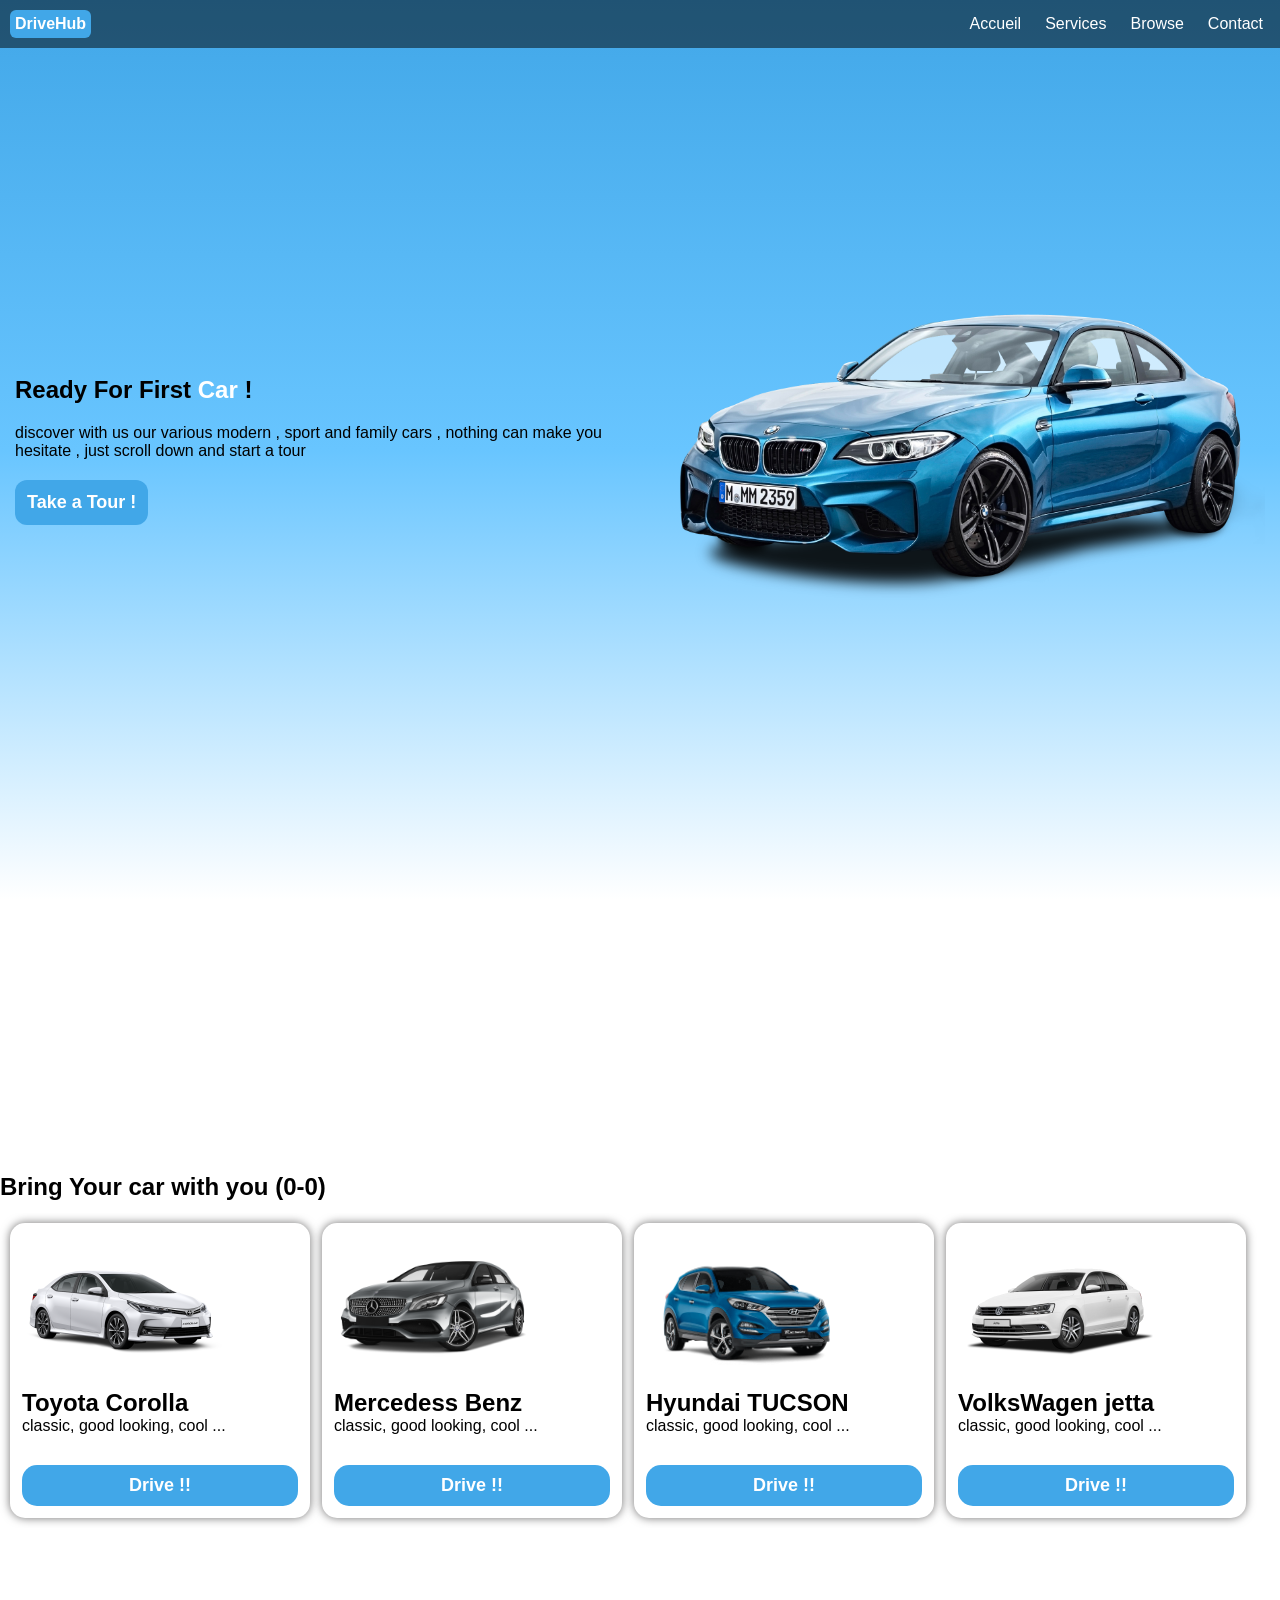
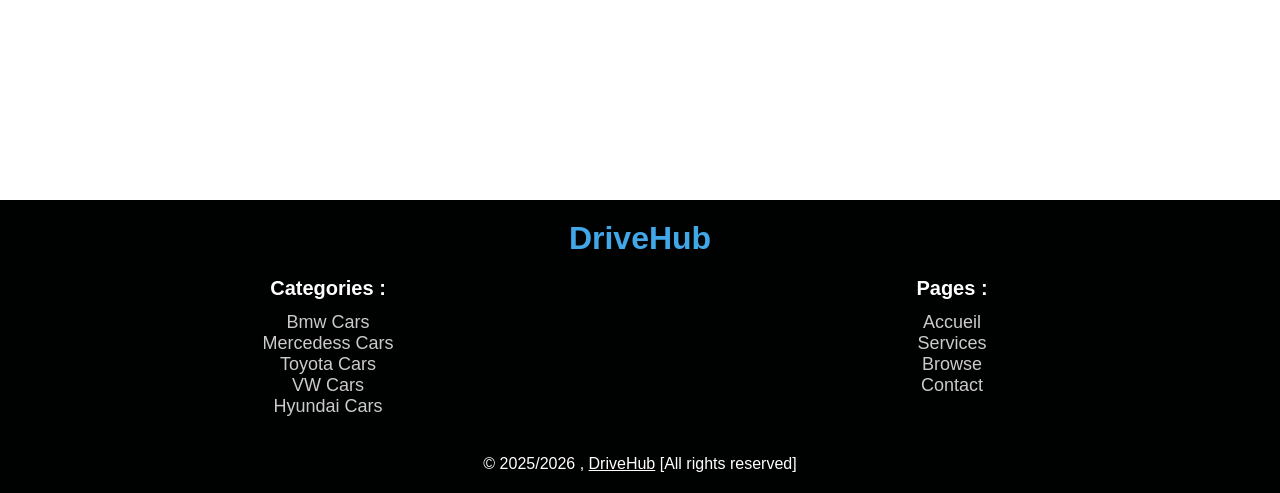
==== index.html @ 290cf776 "Services.html : well optimized" ====
<!DOCTYPE html>
<html lang="en">
<head>
	<meta charset="UTF-8">
	<meta name="viewport" content="width=device-width, initial-scale=1.0">
	<link rel="stylesheet" href="styles.css">
	<title>DriveHub : Car Booking Website</title>
</head>
<body>
	<header>
		<p class="logo">DriveHub</p>
		<nav id="nav">
			<ul>
				<li><a href="index.html">Accueil</a></li>
				<li><a href="services.html">Services</a></li>
				<li><a href="cars.html">Browse</a></li>
				<li><a href="contact.html">Contact</a></li>
			</ul>
		</nav>

		<div class="icon" id="icon">
			<span></span>
			<span></span>
			<span></span>
		</div>
	</header>

	<section class="intro">
		
		<div class="overlay">
			<div class="left">
				<h1>Ready For First <span style="color: #fff; display: inline-block;">Car</span> !</h1>
				<p style="margin-top: 20px;">
				discover with us our various modern , sport and family cars , nothing can make you hesitate , just scroll down and start a tour
				</p>

				<button class="start">Take a Tour !</button>
			</div>

			<div class="right">
				<img src="./imgs/bmw_blue.png" alt="Bg image">
			</div>
		</div>
	</section>

	<section class="cars_container">
		<h2 style="margin-bottom: 12px;">Bring Your car with you (0-0)</h2>
		<div class="cars">
			<div class="car">
				<img class="car_img" src="./imgs/toyota_corolla.png" alt="Bg image">
				<h2 class="car_name">Toyota Corolla</h2>
				<p class="car_desc">classic, good looking, cool ...</p>
				<button class="drive">Drive !!</button>
			</div>

			<div class="car">
				<img class="car_img" src="./imgs/mercedess_benz_a_class.png" alt="Bg image">
				<h2 class="car_name">Mercedess Benz</h2>
				<p class="car_desc">classic, good looking, cool ...</p>
				<button class="drive">Drive !!</button>
			</div>

			<div class="car">
				<img class="car_img" src="./imgs/hyundai_tucson.png" alt="Bg image">
				<h2 class="car_name">Hyundai TUCSON</h2>
				<p class="car_desc">classic, good looking, cool ...</p>
				<button class="drive">Drive !!</button>
			</div>

			<div class="car">
				<img class="car_img" src="./imgs/vw_jetta.png" alt="Bg image">
				<h2 class="car_name">VolksWagen jetta</h2>
				<p class="car_desc">classic, good looking, cool ...</p>
				<button class="drive">Drive !!</button>
			</div>
		</div>
	</section>

	<footer>
		<h1>DriveHub</h1>
		<div class="bbb">
			<div class="ttt">
				<p>Categories : </p>
				<ul>
					<li><a href="cars.html#bmw">Bmw Cars</a></li>
					<li><a href="cars.html#mercedess">Mercedess Cars</a></li>
					<li><a href="cars.html#toyota">Toyota Cars</a></li>
					<li><a href="cars.html#vw">VW Cars</a></li>
					<li><a href="cars.html#hyundai">Hyundai Cars</a></li>
				</ul>
			</div>
			<div class="ttt">
				<p>Pages : </p>
				<ul>
					<li><a href="index.html">Accueil</a></li>
					<li><a href="services.html">Services</a></li>
					<li><a href="cars.html">Browse</a></li>
					<li><a href="contact.html">Contact</a></li>
				</ul>
			</div>
		</div>

		<p style="text-align: center;margin-top: 30px;">&copy; 2025/2026 , <span style="text-decoration: underline;">DriveHub</span> [All rights reserved] </p>
	</footer>


	<script src="script.js"></script>
	
</body>
</html>
---- styles.css ----
*{
	margin: 0;
	padding: 0;
	box-sizing: border-box;
}

body{
    font-family: Arial, sans-serif;
}

header{
	position: fixed;
	display: flex;
	flex-direction: row;
	background-color: rgba(1, 1, 1, 0.5);
	width: 100%;
	color: #fff;
	padding: 10px;
	place-items: center;
	z-index: 999;
}

.logo{
	background-color: #41A7E8;
	padding: 5px;
	border-radius: 6px;
	font-weight: bold;
}

nav{
	margin-left: auto;
}

nav ul{
	display: flex;
	flex-direction: row;
	gap: 10px;
	list-style: none;
	margin-left: auto;
}

nav ul li a{
	color: #fff;
	background-color: transparent;
	text-decoration: none;
	transition: 0.3s;
	padding: 7px;
	border-radius: 8px;
}

nav ul li a:hover{
	background-color: #fff;
	color: #000;
}

.icon{
	width: 30px;
	height: 20px;
	display: none;
	flex-direction: column;
	gap: 5px;
}

.icon span{
	height: 5px;
	width: 100%;
	background-color: #fff;
}

section{
	height: 100dvh;
}

.intro{
	background: linear-gradient(to bottom, #41A7E8, #68C5FF ,#fff);
}

.overlay{
	height: 100dvh;
	width: 100%;
	display: flex;
	flex-direction: row;
	align-items: center;
	flex-wrap: wrap-reverse;
}

.right , .left{
	width: 50%;
	height: 100dvh;
	height: fit-content;
	padding: 15px;
}

.right{
	text-align: center;
}

.right img{
	width: 100%;
	height: auto;
}

.start{
	padding: 12px;
	border: none;
	border-radius: 12px;
	background-color: #41A7E8;
	color: #fff;
	margin-top: 20px;
	font-size: 18px;
	font-weight: bold;
}

.start:hover{
	transform: scale(1.05);
	cursor: pointer;
	box-shadow: 0px 0px 10px #41A7E8;
	background-color: #fff;
	color: #41A7E8;
	border: 2px solid #41A7E8;
}

.cars_container{
	place-content: center;
}

.cars{
	width: 100%;
	padding: 10px;
	gap: 12px;
	overflow: scroll;
	display: flex;
	flex-direction: row;
}

.car{
	width: 300px;
	background-color: #fff;
	border-radius: 15px;
	padding: 12px;
	box-shadow: 0px 0px 10px #737272;
}

.car .car_img{
	width: 200px;
	height: 150px;
	object-fit: contain;
	margin: auto;
}

.car .drive, .car_card .drive{
	width: 100%;
	padding: 10px;
	font-size: 18px;
	background-color: #41A7E8;
	border: none;
	margin-top: 30px;
	border-radius: 15px;
	color: #fff;
	font-weight: bold;
}

.car .drive:hover, .car_card .drive:hover{
	background-color: transparent;
	border: 2px solid #41A7E8;
	color: #41A7E8;
	cursor: pointer;
}

footer{
	background-color: #000101;
	color: #fff;
	padding: 20px;
}

footer h1{
	text-align: center;
	color: #41A7E8;
}

footer .bbb{
	display: flex;
	flex-direction: row;
	gap: 8px;
}

footer .bbb .ttt{
	width: 50%;
	margin-top: 12px;
	padding: 8px;
	text-align: center;
}

.ttt p{
	font-size: 20px;
	font-weight: bold;
	margin-bottom: 12px;
}

.ttt ul{
	list-style: none;
}

.ttt ul li a{
	text-decoration: none;
	color: #CBCBCB;
	font-size: 18px;
}

.ttt ul li a:hover{
	text-decoration: underline;
}

.contact {
	height:fit-content;
	padding: 20px;
	padding-top: 60px;
	background: url('./imgs/pc_bg.jpeg');
}

.contact form {
	max-width: 400px;
	left: 12px;
	padding: 12px;
	padding-bottom: 30px;
	/*border: 2px #fff solid;*/
	box-shadow: 0px 0px 5px #fff;
	border-radius: 20px;
	backdrop-filter: blur(5px);
	color: #fff;
}

.contact label {
	display: block;
	margin: 10px 0 5px;
	font-weight:bold;
}

.contact input, .contact textarea {
	width: 100%;
	padding: 10px;
	color: #fff;
	margin-bottom: 15px;
	border: 2px solid #ccc;
	border-radius: 5px;
	transition: border-color 0.3s;
	background-color: rgba(1,1,1,0.2);
}

.contact input:focus, .contact textarea:focus {
	border-color: #41A7E8;
	outline:none;
}

.contact input::placeholder , .contact textarea::placeholder{
	color:#fff;
}

.contact button {
	width: 60%;
	margin-left: 20%;
	padding: 10px 30px;
	background-color: #41A7E8;
	color: #fff;
	border: none;
	border-radius: 5px;
	font-weight: bold;
	cursor: pointer;
	transition: background-color 0.3s, color 0.3s;
}

.contact button:hover {
	background-color:transparent;
	border: 2px solid #41A7E8;
}

.social-buttons {
	margin-top: 20px;
	display: flex;
	flex-direction: row;
	gap: 7px;
	justify-content: space-around;
	
}

.social-buttons a {
	padding: 10px 15px;
	background-color:transparent;
	color: #fff;
	border: 2px solid #fff;
	border-radius: 5px;
	text-decoration: none;
	transition: background-color 0.3s, color 0.3s;
}

.social-buttons a:hover{
	background-color: #fff;
	color: #000;
}

@media only screen and (max-width: 800px) {
	.icon{
		position: absolute;
		display: flex;
		right: 10px;
	}

	.overlay{
		flex-direction: column-reverse;
		justify-content: center;
		text-align: center;
		padding: 10px;
	}

	.right, .left{
		width: 100%;
	}

	nav{
		display: none;
		position: fixed;
		width: 100%;
		top: 49px;
		padding: 20px;
		background-color: rgba(1, 1, 1, 0.5);
		margin: 0;
		left: 0;
	}

	nav ul{
		flex-direction: column;
		gap: 20px;
	}

	.icon:hover{
		animation: rotation 1s;
	}
	
	.contact{
		background: url('./imgs/phone_bg.jpg');
		background-repeat:no-repeat;
		background-size: cover;
	}
	
	.contact{
		margin: auto;
	}
}
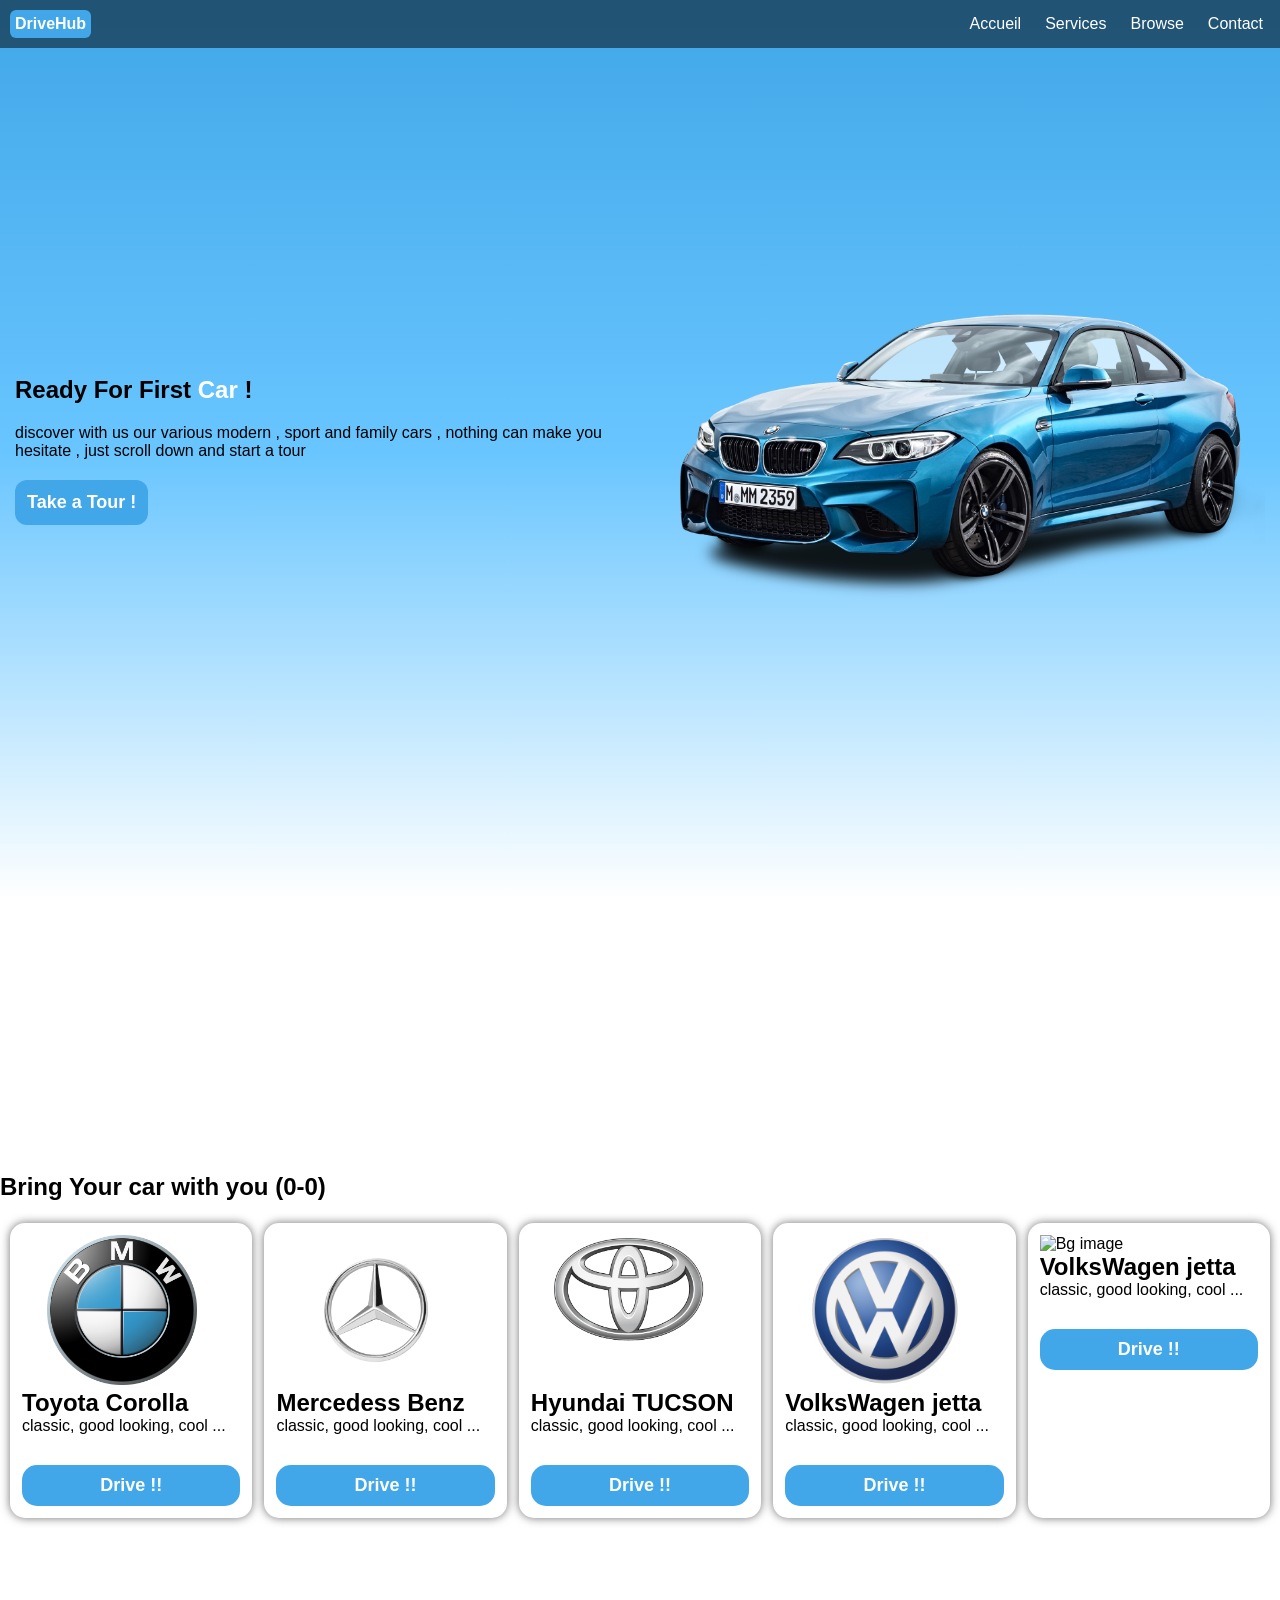
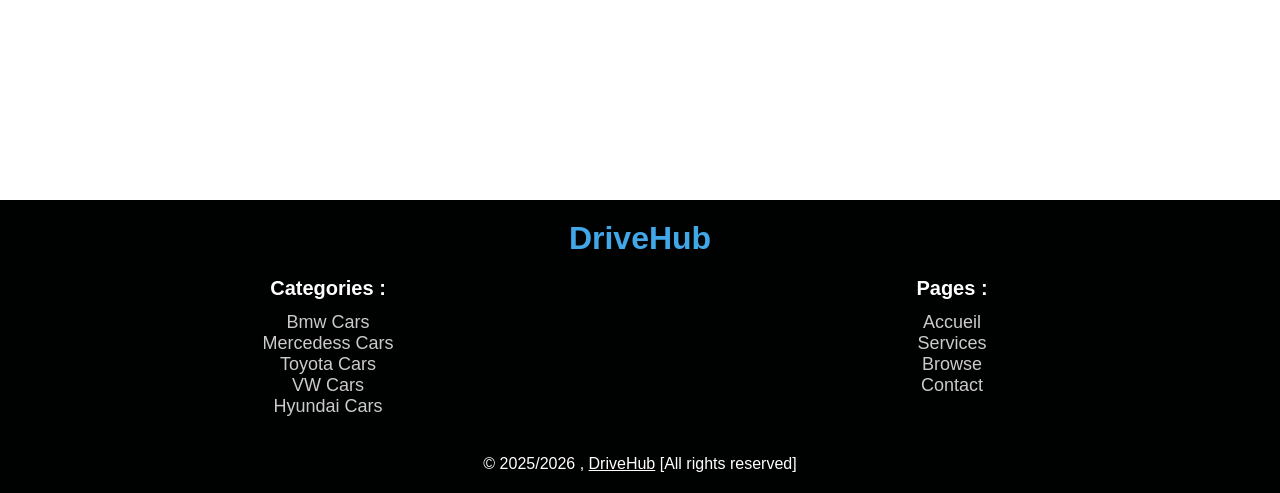
==== commit fde469b1: "car brands' Logos added" ====
--- a/index.html
+++ b/index.html
@@ -47,28 +47,35 @@
 		<h2 style="margin-bottom: 12px;">Bring Your car with you (0-0)</h2>
 		<div class="cars">
 			<div class="car">
-				<img class="car_img" src="./imgs/toyota_corolla.png" alt="Bg image">
+				<img class="car_img" src="./imgs/bmw_logo.png" alt="Bg image">
 				<h2 class="car_name">Toyota Corolla</h2>
 				<p class="car_desc">classic, good looking, cool ...</p>
 				<button class="drive">Drive !!</button>
 			</div>
 
 			<div class="car">
-				<img class="car_img" src="./imgs/mercedess_benz_a_class.png" alt="Bg image">
+				<img class="car_img" src="./imgs/mercedes_logo.png" alt="Bg image">
 				<h2 class="car_name">Mercedess Benz</h2>
 				<p class="car_desc">classic, good looking, cool ...</p>
 				<button class="drive">Drive !!</button>
 			</div>
 
 			<div class="car">
-				<img class="car_img" src="./imgs/hyundai_tucson.png" alt="Bg image">
+				<img class="car_img" src="./imgs/toyota_logo.png" alt="Bg image">
 				<h2 class="car_name">Hyundai TUCSON</h2>
 				<p class="car_desc">classic, good looking, cool ...</p>
 				<button class="drive">Drive !!</button>
 			</div>
 
 			<div class="car">
-				<img class="car_img" src="./imgs/vw_jetta.png" alt="Bg image">
+				<img class="car_img" src="./imgs/vw_logo.png" alt="Bg image">
+				<h2 class="car_name">VolksWagen jetta</h2>
+				<p class="car_desc">classic, good looking, cool ...</p>
+				<button class="drive">Drive !!</button>
+			</div>
+			
+			<div class="car">
+				<img class="car_img" src="./imgs/hyundai_logo.png" alt="Bg image">
 				<h2 class="car_name">VolksWagen jetta</h2>
 				<p class="car_desc">classic, good looking, cool ...</p>
 				<button class="drive">Drive !!</button>
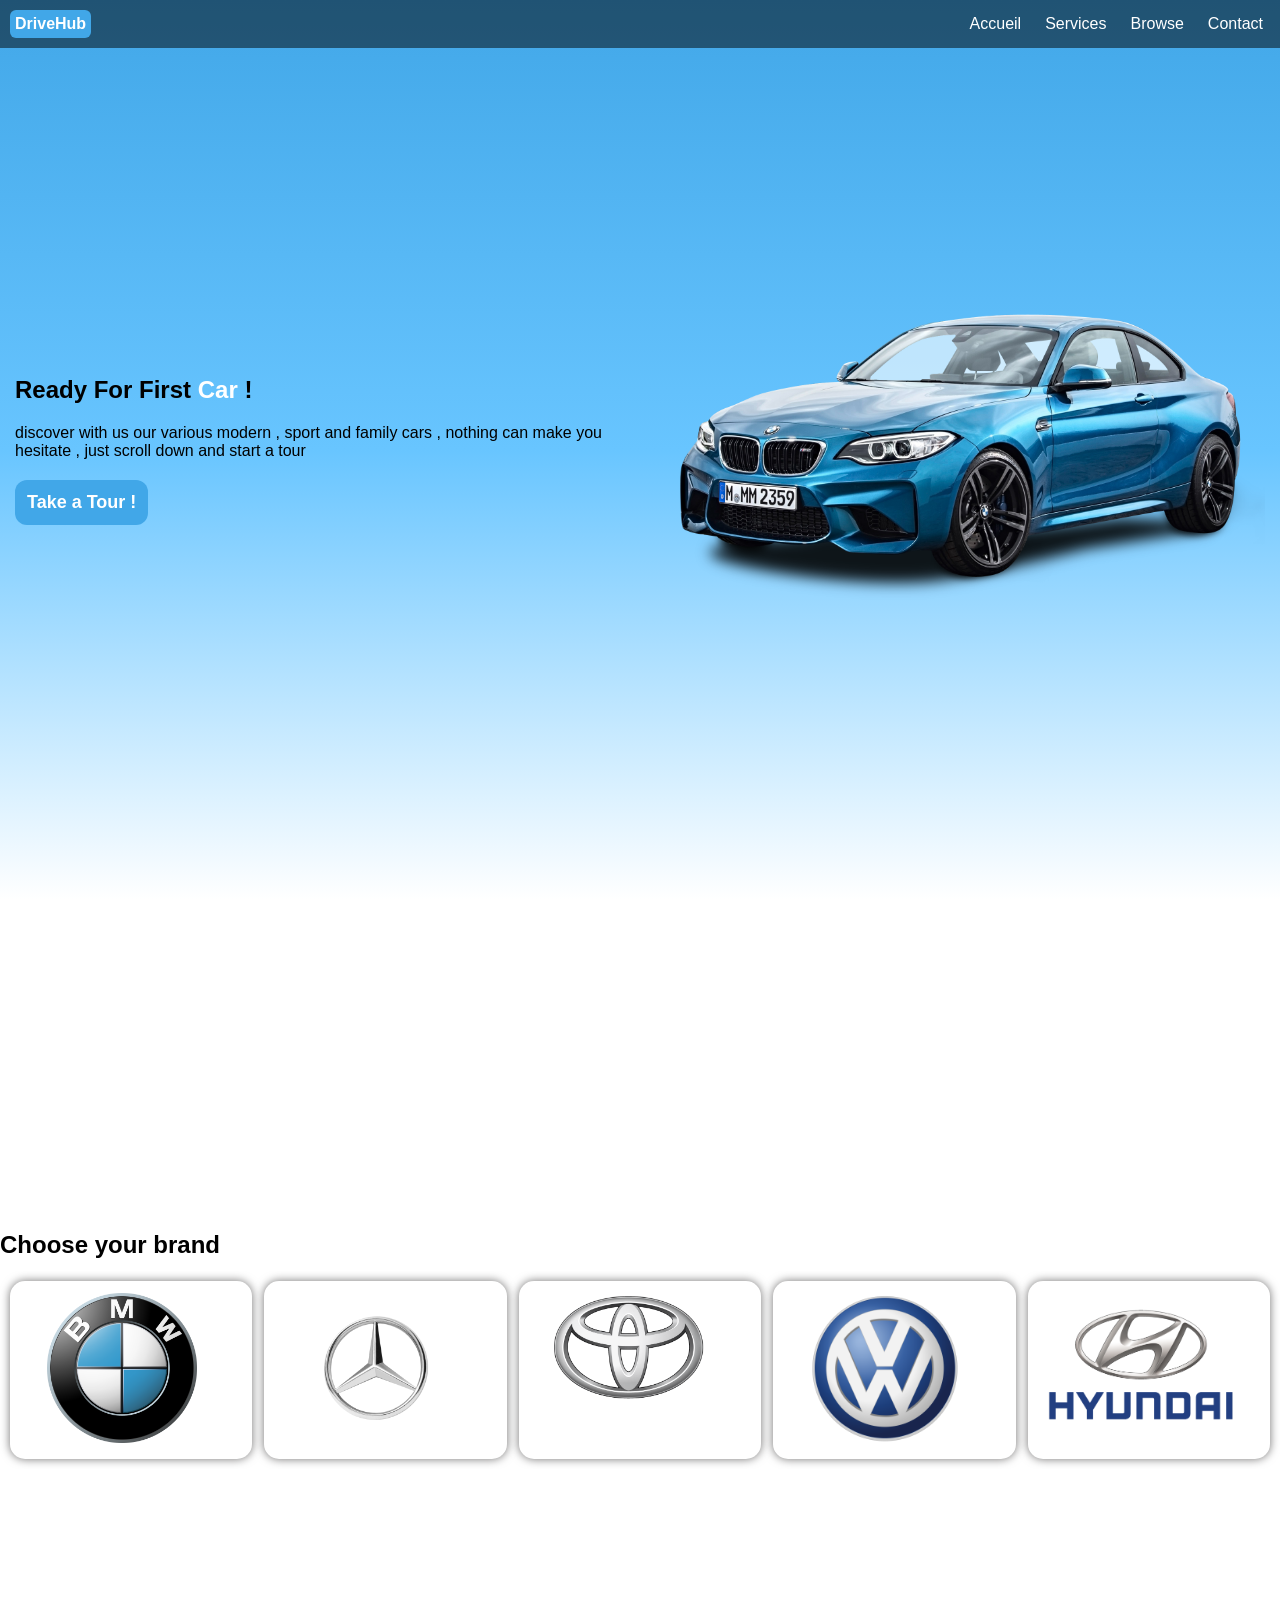
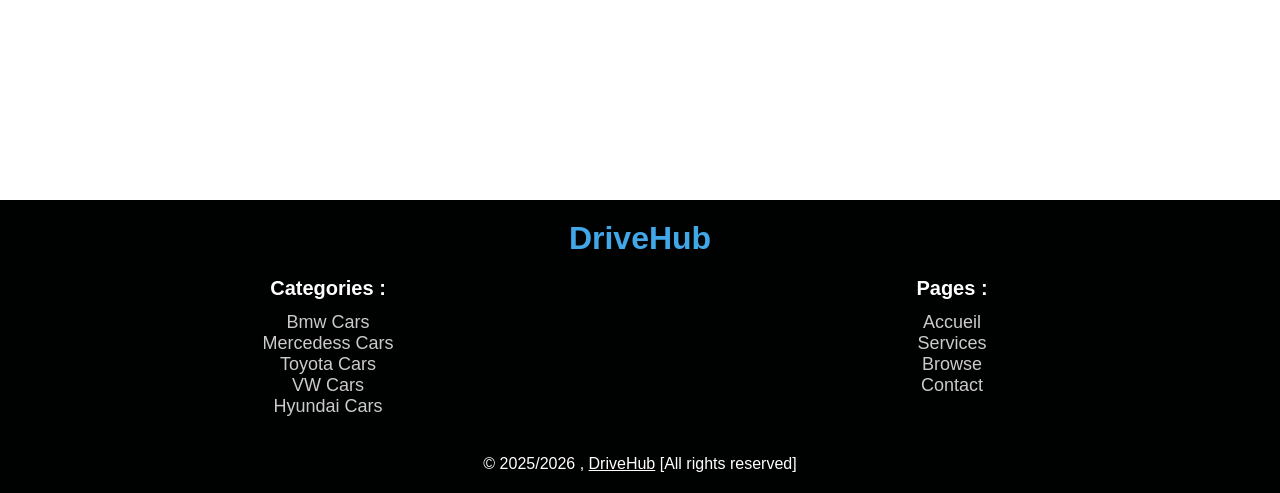
==== commit 7b45a22a: "Add car brands" ====
--- a/index.html
+++ b/index.html
@@ -44,41 +44,30 @@
 	</section>
 
 	<section class="cars_container">
-		<h2 style="margin-bottom: 12px;">Bring Your car with you (0-0)</h2>
+		<h2 style="margin-bottom: 12px;">Choose your brand </h2>
 		<div class="cars">
-			<div class="car">
+			<div class="car" id="bmw">
 				<img class="car_img" src="./imgs/bmw_logo.png" alt="Bg image">
-				<h2 class="car_name">Toyota Corolla</h2>
-				<p class="car_desc">classic, good looking, cool ...</p>
-				<button class="drive">Drive !!</button>
 			</div>
 
-			<div class="car">
+			<div class="car" id="mercedes">
 				<img class="car_img" src="./imgs/mercedes_logo.png" alt="Bg image">
-				<h2 class="car_name">Mercedess Benz</h2>
-				<p class="car_desc">classic, good looking, cool ...</p>
-				<button class="drive">Drive !!</button>
+				
 			</div>
 
-			<div class="car">
+			<div class="car" id="toyota">
 				<img class="car_img" src="./imgs/toyota_logo.png" alt="Bg image">
-				<h2 class="car_name">Hyundai TUCSON</h2>
-				<p class="car_desc">classic, good looking, cool ...</p>
-				<button class="drive">Drive !!</button>
+				
 			</div>
 
-			<div class="car">
+			<div class="car" id="vw">
 				<img class="car_img" src="./imgs/vw_logo.png" alt="Bg image">
-				<h2 class="car_name">VolksWagen jetta</h2>
-				<p class="car_desc">classic, good looking, cool ...</p>
-				<button class="drive">Drive !!</button>
+				
 			</div>
 			
-			<div class="car">
+			<div class="car" id="hyundai">
 				<img class="car_img" src="./imgs/hyundai_logo.png" alt="Bg image">
-				<h2 class="car_name">VolksWagen jetta</h2>
-				<p class="car_desc">classic, good looking, cool ...</p>
-				<button class="drive">Drive !!</button>
+				
 			</div>
 		</div>
 	</section>
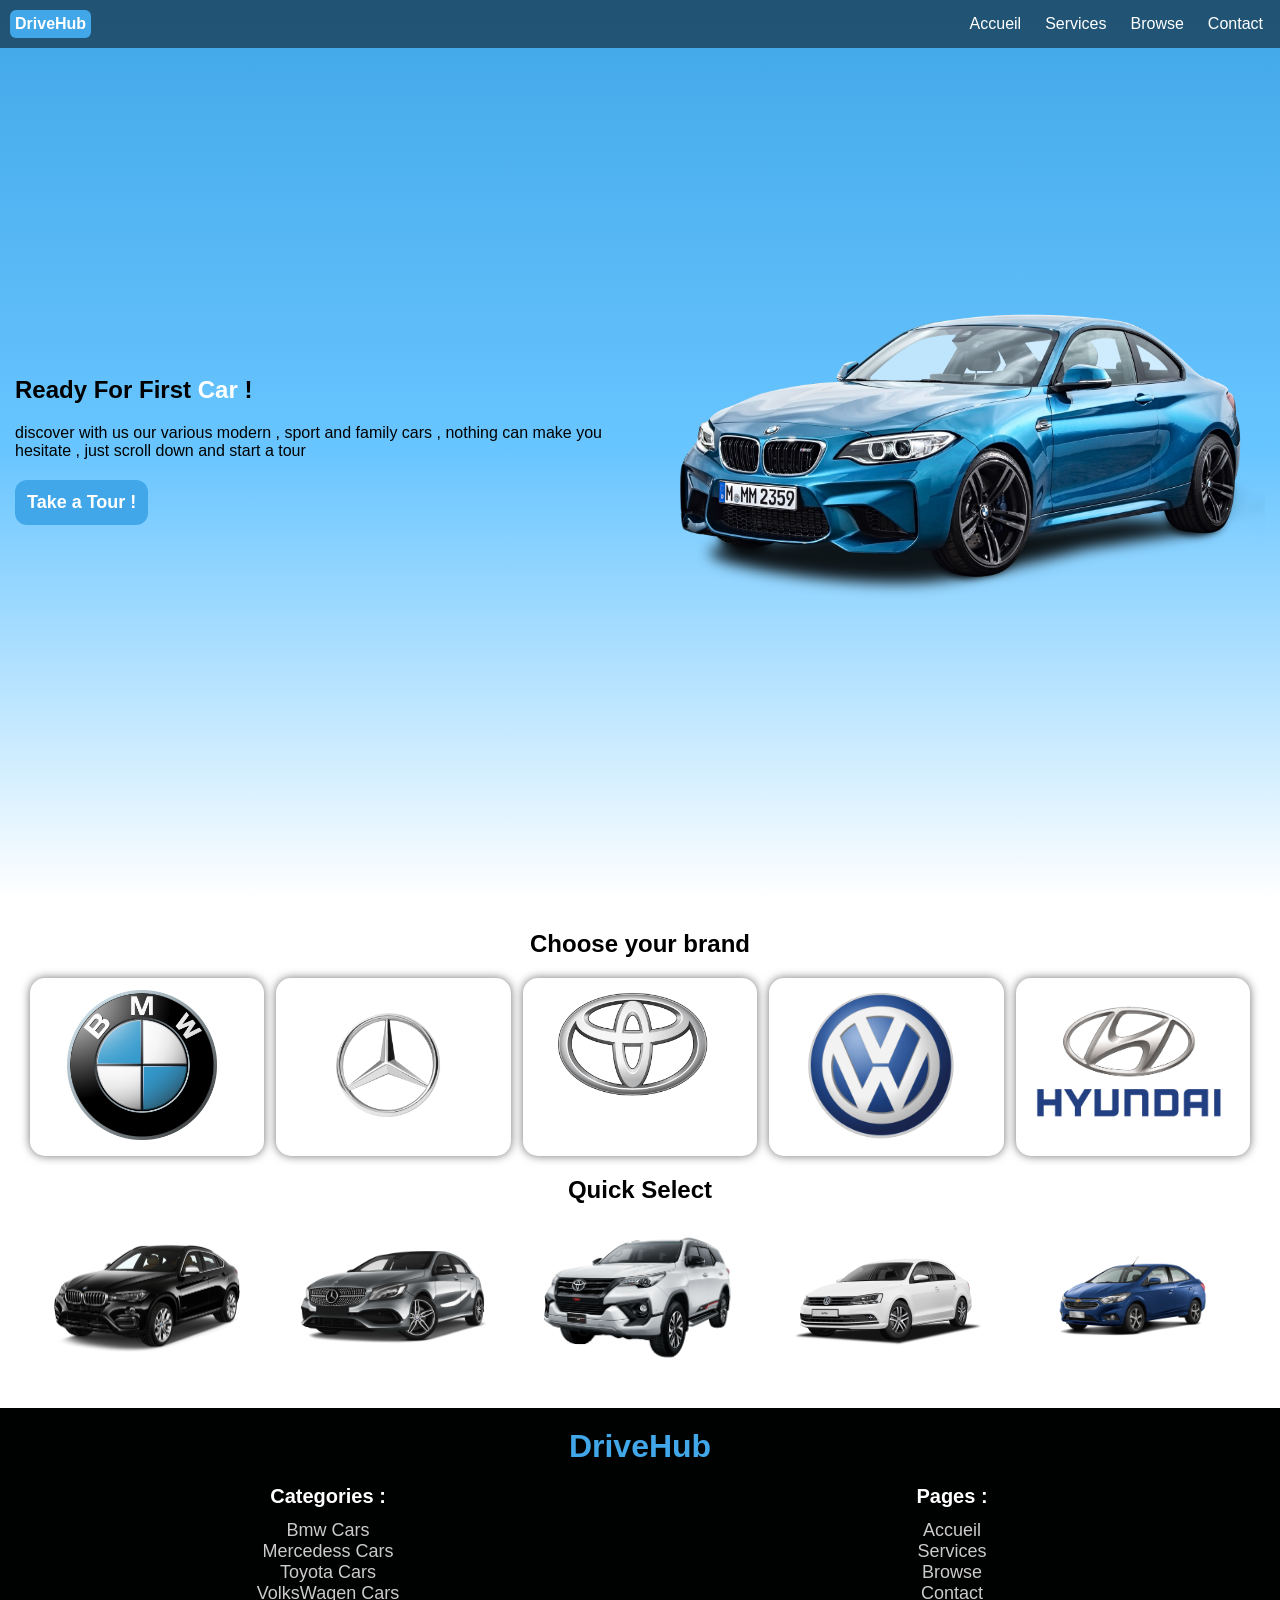
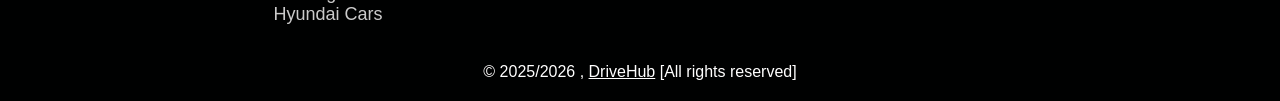
==== commit 4bd4d34f: "Hot updates" ====
--- a/index.html
+++ b/index.html
@@ -43,31 +43,93 @@
 		</div>
 	</section>
 
-	<section class="cars_container">
-		<h2 style="margin-bottom: 12px;">Choose your brand </h2>
-		<div class="cars">
-			<div class="car" id="bmw">
+	<section class="brand_container">
+		<h2  style="text-align: center; margin: 10px 0;">Choose your brand </h2>
+		<div class="brands">
+			<div class="brand" id="bmw">
 				<img class="car_img" src="./imgs/bmw_logo.png" alt="Bg image">
 			</div>
 
-			<div class="car" id="mercedes">
+			<div class="brand" id="mercedes">
 				<img class="car_img" src="./imgs/mercedes_logo.png" alt="Bg image">
 				
 			</div>
 
-			<div class="car" id="toyota">
+			<div class="brand" id="toyota">
 				<img class="car_img" src="./imgs/toyota_logo.png" alt="Bg image">
 				
 			</div>
 
-			<div class="car" id="vw">
+			<div class="brand" id="vw">
 				<img class="car_img" src="./imgs/vw_logo.png" alt="Bg image">
 				
 			</div>
 			
-			<div class="car" id="hyundai">
+			<div class="brand" id="hyundai">
 				<img class="car_img" src="./imgs/hyundai_logo.png" alt="Bg image">
 				
+			</div>
+		</div>
+
+
+		<h2 style="text-align: center; margin: 10px 0;">Quick Select</h2>
+		<div class="cars">
+			<div class="car" id="bmw">
+				<img class="car_img" src="./imgs/bmw_car2.png" alt="Bg image">
+				<!--
+				<p class="car_name">Car</p>
+				<p class="desc">Lorem ipsum dolor sit amet consectetur adipisicing elit. Neque molestiae repudiandae earum ipsam id laborum excepturi atque, nesciunt dolorum aut tempore ratione omnis ea nostrum vel possimus harum architecto quasi.</p>
+				<p class="price">200/mois</p>
+				<div>
+					<button class="allouer">Allouer</button>
+					<button class="voir_plus">voir plus</button>
+				</div>
+				-->
+			</div>
+
+			<div class="car" id="mercedes">
+				<img class="car_img" src="./imgs/mercedess_benz_a_class.png" alt="Bg image">
+				
+				<!-- <p class="car_name">Car</p>
+				<p class="desc">Lorem ipsum dolor sit amet consectetur adipisicing elit. Neque molestiae repudiandae earum ipsam id laborum excepturi atque, nesciunt dolorum aut tempore ratione omnis ea nostrum vel possimus harum architecto quasi.</p>
+				<p class="price">200/mois</p>
+				<div>
+					<button class="allouer">Allouer</button>
+					<button class="voir_plus">voir plus</button>
+				</div> -->
+			</div>
+
+			<div class="car" id="toyota">
+				<img class="car_img" src="./imgs/toyota_car2.png" alt="Bg image">
+				<!-- <p class="car_name">Car</p>
+				<p class="desc">unt dolorum aut tempore ratione omnis ea nostrum vel possimus harum architecto quasi.</p>
+				<p class="price">200/mois</p>
+				<div>
+					<button class="allouer">Allouer</button>
+					<button class="voir_plus">voir plus</button>
+				</div> -->
+			</div>
+
+			<div class="car" id="vw">
+				<img class="car_img" src="./imgs/vw_jetta.png" alt="Bg image">
+				<!-- <p class="car_name">Car</p>
+				<p class="desc">Lorem ipsum dolor sit amet consectetur adipisicing elit. Neque molestiae repudiandae earum ipsam id laborum excepturi atque, nesciunt dolorum aut tempore ratione omnis ea nostrum vel possimus harum architecto quasi.</p>
+				<p class="price">200/mois</p>
+				<div>
+					<button class="allouer">Allouer</button>
+					<button class="voir_plus">voir plus</button>
+				</div> -->
+			</div>
+			
+			<div class="car" id="hyundai">
+				<img class="car_img" src="./imgs/hyundai_car2.png" alt="Bg image">
+				<!-- <p class="car_name">Car</p>
+				<p class="desc">Lorem ipsum dolor sit amet consectetur adipisicing elit. Neque molestiae repudiandae earum ipsam id laborum excepturi atque, nesciunt dolorum aut tempore ratione omnis ea nostrum vel possimus harum architecto quasi.</p>
+				<p class="price">200/mois</p>
+				<div>
+					<button class="allouer">Allouer</button>
+					<button class="voir_plus">voir plus</button>
+				</div> -->
 			</div>
 		</div>
 	</section>
@@ -81,7 +143,7 @@
 					<li><a href="cars.html#bmw">Bmw Cars</a></li>
 					<li><a href="cars.html#mercedess">Mercedess Cars</a></li>
 					<li><a href="cars.html#toyota">Toyota Cars</a></li>
-					<li><a href="cars.html#vw">VW Cars</a></li>
+					<li><a href="cars.html#vw">VolksWagen Cars</a></li>
 					<li><a href="cars.html#hyundai">Hyundai Cars</a></li>
 				</ul>
 			</div>
--- a/styles.css
+++ b/styles.css
@@ -120,20 +120,25 @@
 	border: 2px solid #41A7E8;
 }
 
-.cars_container{
-	place-content: center;
-}
-
-.cars{
+.brand_container{
+	height: fit-content;
+	padding: 20px;
+}
+
+.brands , .cars{
 	width: 100%;
 	padding: 10px;
 	gap: 12px;
-	overflow: scroll;
-	display: flex;
-	flex-direction: row;
-}
-
-.car{
+	overflow-x: scroll;
+	display: flex;
+	flex-direction: row;
+}
+
+.cars{
+	justify-content: space-around;
+}
+
+.brand{
 	width: 300px;
 	background-color: #fff;
 	border-radius: 15px;
@@ -141,12 +146,29 @@
 	box-shadow: 0px 0px 10px #737272;
 }
 
-.car .car_img{
+.car_img{
 	width: 200px;
 	height: 150px;
 	object-fit: contain;
 	margin: auto;
 }
+
+.car_img:hover{
+	transform: scale(1.2);
+}
+/*
+.car_name{
+	font-size: 20px;
+	font-weight: bold;
+	text-align: center;
+}
+
+.price{
+	font-size: 18px;
+	font-weight: bold;
+	margin-top: auto;
+}
+*/
 
 .car .drive, .car_card .drive{
 	width: 100%;
@@ -167,6 +189,37 @@
 	cursor: pointer;
 }
 
+/*
+.cars .car div{
+	display: flex;
+	flex-wrap: nowrap;
+	align-self: flex-end;
+	margin-top: auto;
+	gap: 10px;
+
+}
+.cars button{
+	width: 50%;
+	padding: 10px 0;
+	border-radius: 15px;
+	font-size: 18px;
+	font-weight: bold;
+	background-color: #fff;
+	cursor: pointer;
+}
+
+.cars .allouer{
+	border: 2px #c03333 solid;
+	color: #c03333;
+}
+
+.cars .voir_plus{
+	border: 2px #41A7E8 solid;
+	color: #41A7E8;
+}
+*/
+
+/*========================================================================*/
 footer{
 	background-color: #000101;
 	color: #fff;
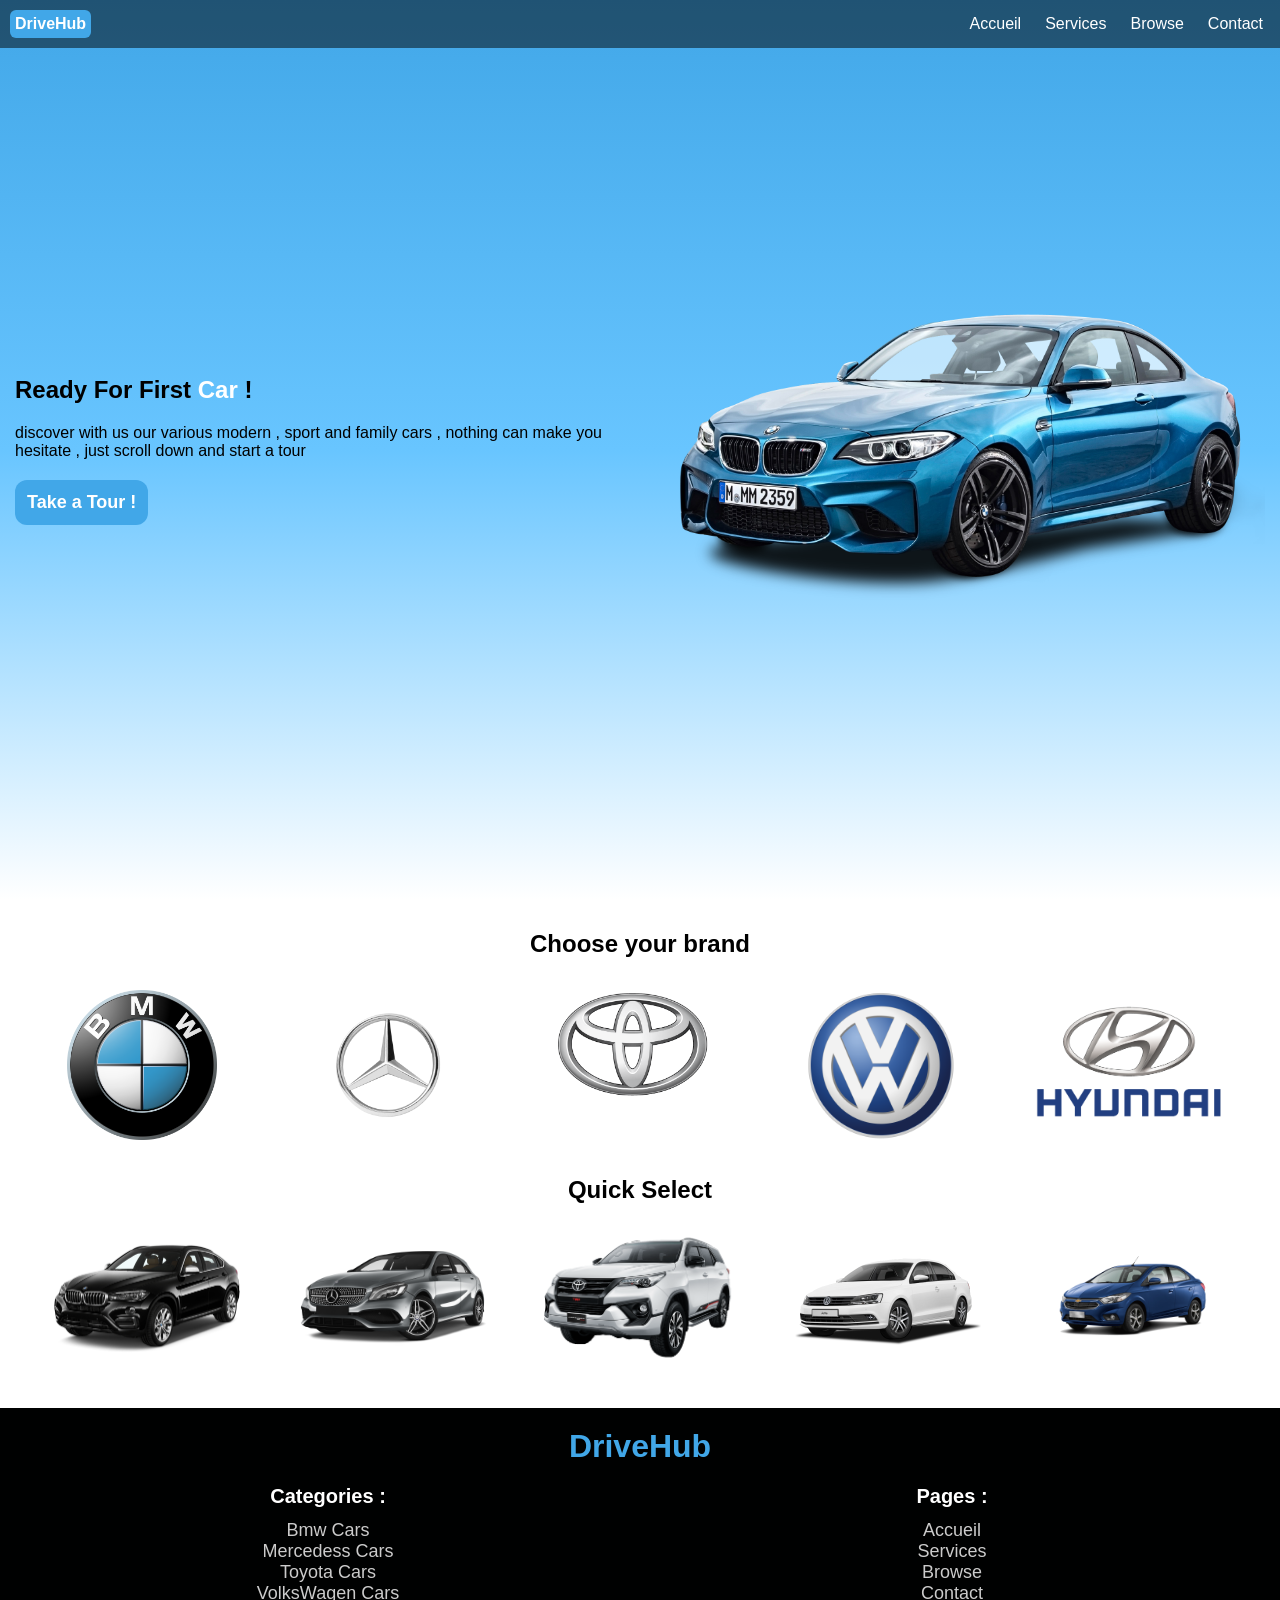
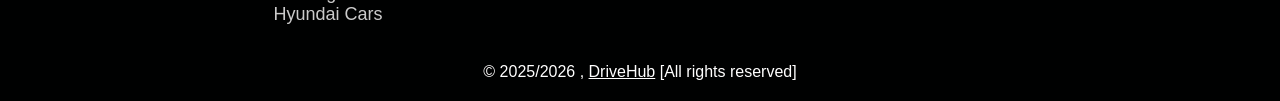
==== commit 90709c8f: "making logo clickable and fixing some bugs" ====
--- a/index.html
+++ b/index.html
@@ -8,7 +8,7 @@
 </head>
 <body>
 	<header>
-		<p class="logo">DriveHub</p>
+		<a href="index.html" style="text-decoration: none;color: #fff;"><p class="logo">DriveHub</p></a>
 		<nav id="nav">
 			<ul>
 				<li><a href="index.html">Accueil</a></li>
--- a/styles.css
+++ b/styles.css
@@ -132,6 +132,7 @@
 	overflow-x: scroll;
 	display: flex;
 	flex-direction: row;
+	scrollbar-width: none;
 }
 
 .cars{
@@ -140,10 +141,7 @@
 
 .brand{
 	width: 300px;
-	background-color: #fff;
-	border-radius: 15px;
 	padding: 12px;
-	box-shadow: 0px 0px 10px #737272;
 }
 
 .car_img{
@@ -155,7 +153,9 @@
 
 .car_img:hover{
 	transform: scale(1.2);
-}
+	filter: drop-shadow(5px 5px 10px #41A7E8);
+}
+
 /*
 .car_name{
 	font-size: 20px;
@@ -169,6 +169,7 @@
 	margin-top: auto;
 }
 */
+
 
 .car .drive, .car_card .drive{
 	width: 100%;
@@ -176,7 +177,7 @@
 	font-size: 18px;
 	background-color: #41A7E8;
 	border: none;
-	margin-top: 30px;
+	margin-top: auto;
 	border-radius: 15px;
 	color: #fff;
 	font-weight: bold;
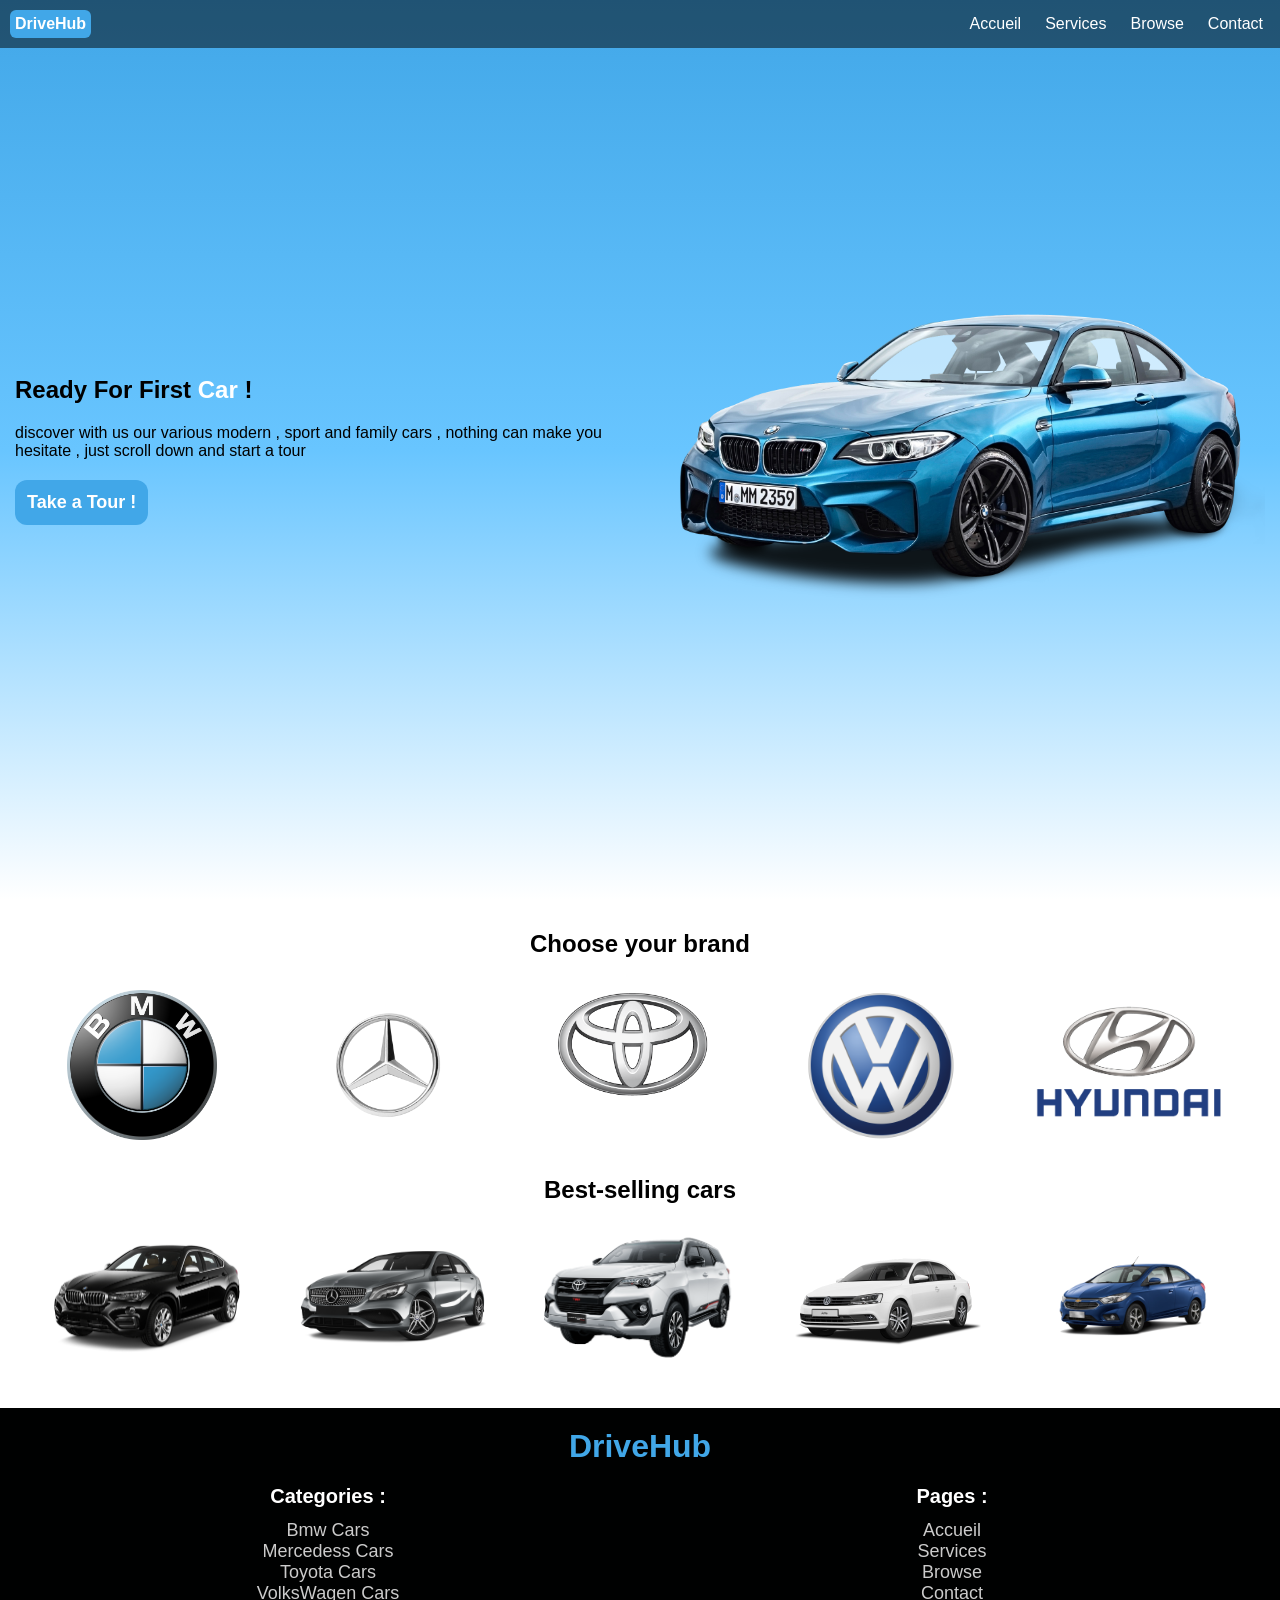
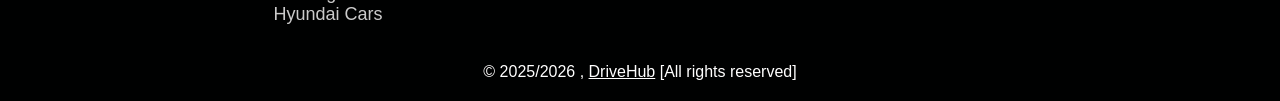
==== commit 05d7a693: "fixing bugs before preoject deadline" ====
--- a/index.html
+++ b/index.html
@@ -34,7 +34,7 @@
 				discover with us our various modern , sport and family cars , nothing can make you hesitate , just scroll down and start a tour
 				</p>
 
-				<button class="start">Take a Tour !</button>
+				<button class="start" id="start">Take a Tour !</button>
 			</div>
 
 			<div class="right">
@@ -72,7 +72,7 @@
 		</div>
 
 
-		<h2 style="text-align: center; margin: 10px 0;">Quick Select</h2>
+		<h2 style="text-align: center; margin: 10px 0;" id="tour_start">Best-selling cars</h2>
 		<div class="cars">
 			<div class="car" id="bmw">
 				<img class="car_img" src="./imgs/bmw_car2.png" alt="Bg image">
@@ -163,6 +163,45 @@
 
 
 	<script src="script.js"></script>
+	<script>
+		document.getElementById('start').addEventListener('click', function(){
+			window.location.href = 'index.html#tour_start';
+		});
+
+		const cars = [
+			{
+				'name': 'BMW 3',
+				'desc': 'The perfect balance between business and pleasure. The BMW 3 Series offers a driver-focused cockpit with rear-wheel-drive agility that makes every commute exhilarating. Wrapped in a sophisticated silhouette, it provides ample space for a small family without sacrificing the sporty handling that BMW is famous for.',
+				'price': 21500
+			},
+			{
+				'name': 'Mercedes Benz Class A',
+				'desc': 'Step into the future with the Mercedes-Benz A-Class. A gateway to luxury, this compact car is packed with cutting-edge technology, including the stunning MBUX infotainment system. With its sporty yet elegant interior, turbocharged performance, and iconic star on the grille, it delivers a premium experience for small families or couples who refuse to compromise on style.',
+				'price': 19000
+			},
+			{
+				'name': 'Toyota Camry',
+				'desc': 'Who says family sedans can’t be exciting? The Toyota Camry XSE shatters expectations with its aggressive mesh grille, sport-tuned suspension, and striking two-tone paint options. Under the hood, it offers spirited performance, while the interior provides the legendary reliability, safety, and spaciousness that families need..',
+				'price': 16500
+			},
+			{
+				'name': 'VolksWagen Jetta',
+				'desc': 'Experience German engineering at an exceptional value with the VW Jetta. This compact sedan delivers a composed, confident ride with a spacious interior that rivals larger vehicles. With its generous trunk space, intuitive technology, and impressive fuel efficiency, the Jetta is the smart, stylish choice for families and commuters who appreciate quality without the premium price tag',
+				'price': 14000
+			},
+			{
+				'name': 'Toyota Elantra',
+				'desc': 'A track-ready sedan that refuses to compromise. The Hyundai Elantra N is a high-performance machine equipped with launch control, an exhaust system that pops and crackles, and aggressive aerodynamics. It proves that you don’t have to break the bank to experience heart-pounding performance and razor-sharp cornering',
+				'price': 13000
+			}
+		]
+
+		document.querySelectorAll(".car").forEach((car, index)=>{
+			car.addEventListener('click', function(){
+				window.location.href = `car_info.html?name=${cars[index].name}&desc=${cars[index].desc}&price=${cars[index].price}&img=${car.getElementsByTagName('img')[0].src}`
+			})
+		})
+	</script>
 	
 </body>
 </html>
--- a/styles.css
+++ b/styles.css
@@ -6,6 +6,7 @@
 
 body{
     font-family: Arial, sans-serif;
+	scroll-behavior: smooth;
 }
 
 header{
@@ -142,6 +143,10 @@
 .brand{
 	width: 300px;
 	padding: 12px;
+}
+
+.brand , .car{
+	cursor: pointer;
 }
 
 .car_img{
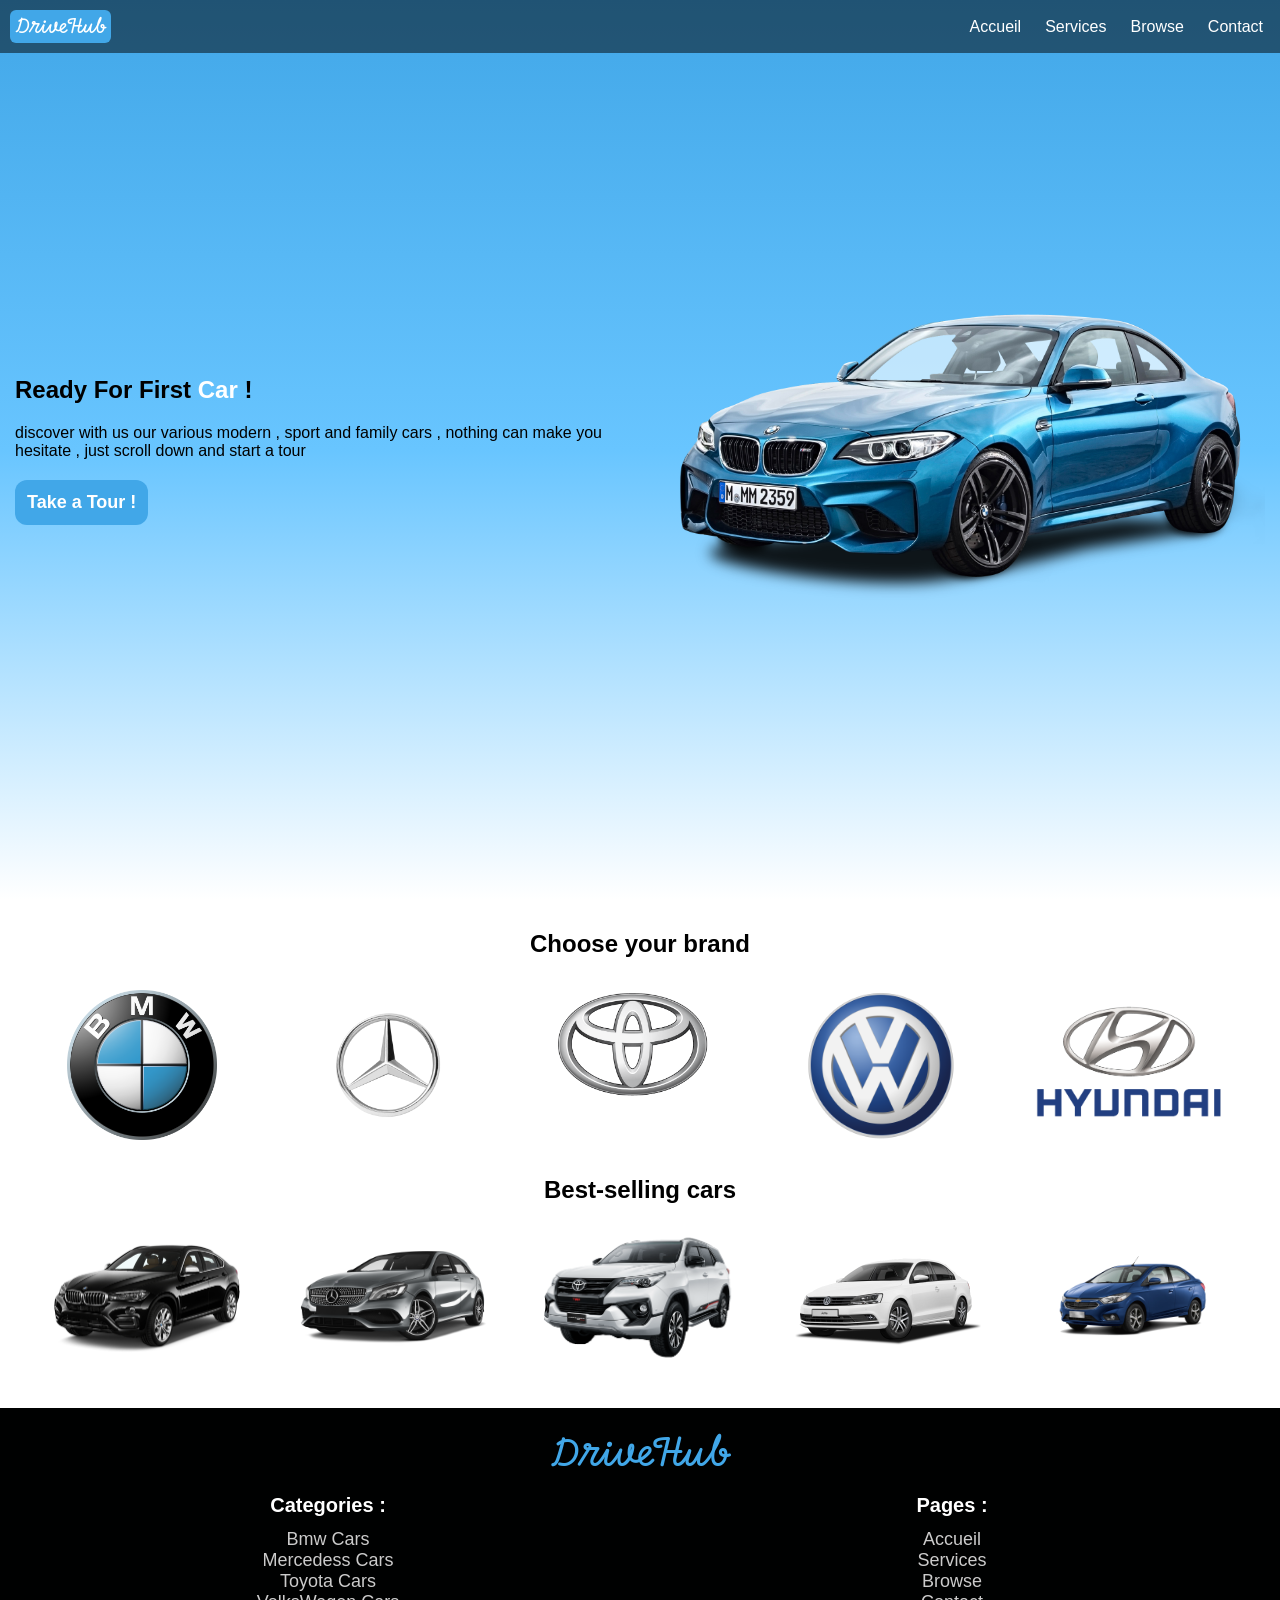
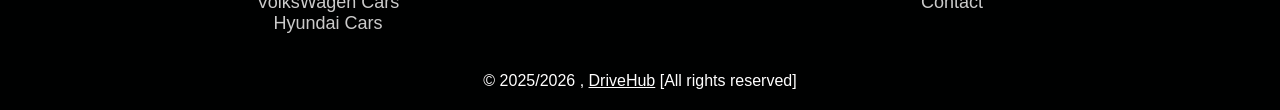
==== commit d1b823f5: "Fixing Bugs , and updating user experience" ====
--- a/index.html
+++ b/index.html
@@ -141,7 +141,7 @@
 				<p>Categories : </p>
 				<ul>
 					<li><a href="cars.html#bmw">Bmw Cars</a></li>
-					<li><a href="cars.html#mercedess">Mercedess Cars</a></li>
+					<li><a href="cars.html#mercedes">Mercedess Cars</a></li>
 					<li><a href="cars.html#toyota">Toyota Cars</a></li>
 					<li><a href="cars.html#vw">VolksWagen Cars</a></li>
 					<li><a href="cars.html#hyundai">Hyundai Cars</a></li>
--- a/styles.css
+++ b/styles.css
@@ -1,3 +1,5 @@
+@import url('https://fonts.googleapis.com/css2?family=Momo+Signature&display=swap');
+
 *{
 	margin: 0;
 	padding: 0;
@@ -25,7 +27,9 @@
 	background-color: #41A7E8;
 	padding: 5px;
 	border-radius: 6px;
-	font-weight: bold;
+	font-family: "Momo Signature", cursive;
+	font-weight: 400;
+	font-style: normal;
 }
 
 nav{
@@ -235,6 +239,9 @@
 footer h1{
 	text-align: center;
 	color: #41A7E8;
+	font-family: "Momo Signature", cursive;
+  	font-weight: 400;
+  	font-style: normal;
 }
 
 footer .bbb{
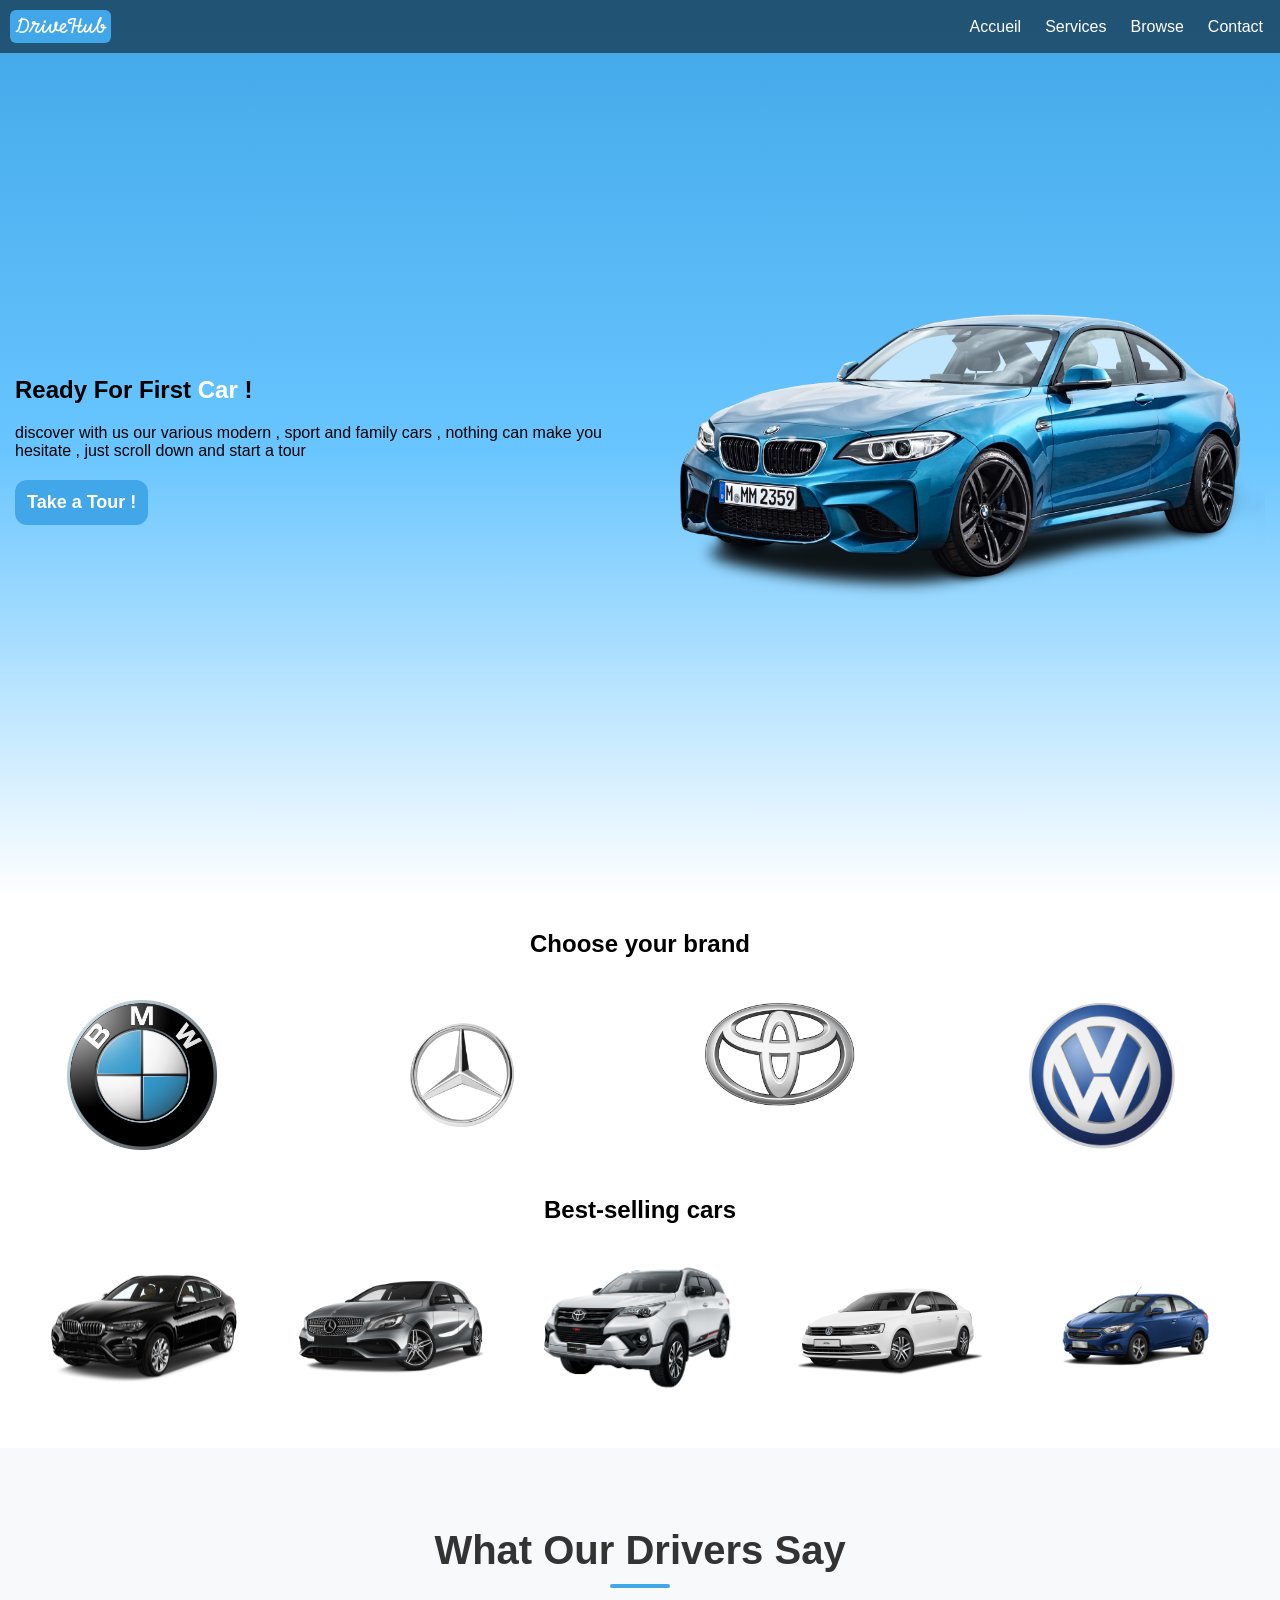
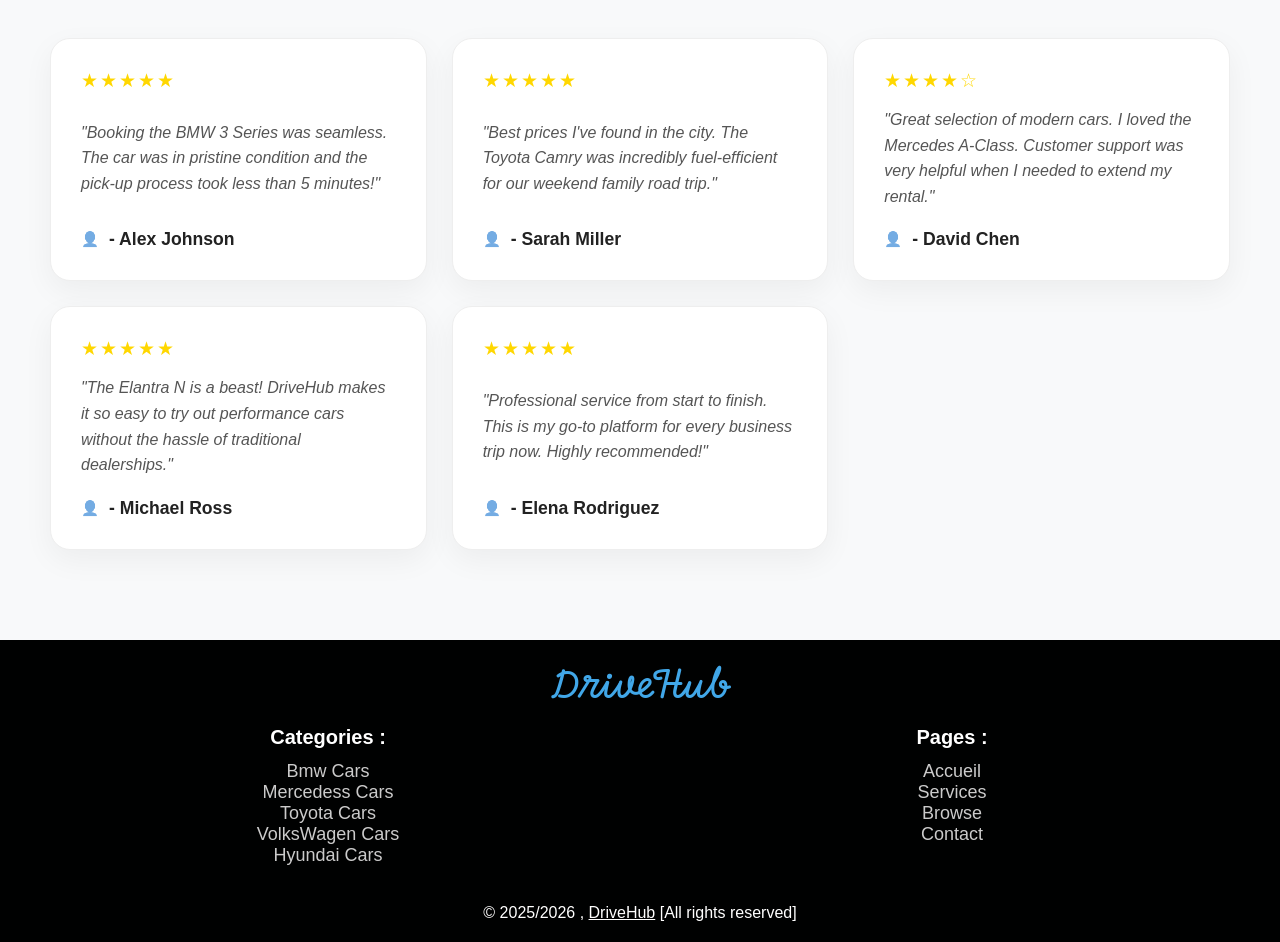
==== commit d1075ec6: "I am tired , so commit msg isn't necessary" ====
--- a/index.html
+++ b/index.html
@@ -1,207 +1,206 @@
 <!DOCTYPE html>
 <html lang="en">
+
 <head>
-	<meta charset="UTF-8">
-	<meta name="viewport" content="width=device-width, initial-scale=1.0">
-	<link rel="stylesheet" href="styles.css">
-	<title>DriveHub : Car Booking Website</title>
+    <meta charset="UTF-8">
+    <meta name="viewport" content="width=device-width, initial-scale=1.0">
+    <link rel="stylesheet" href="styles.css">
+    <title>DriveHub : Car Booking Website</title>
 </head>
+
 <body>
-	<header>
-		<a href="index.html" style="text-decoration: none;color: #fff;"><p class="logo">DriveHub</p></a>
-		<nav id="nav">
-			<ul>
-				<li><a href="index.html">Accueil</a></li>
-				<li><a href="services.html">Services</a></li>
-				<li><a href="cars.html">Browse</a></li>
-				<li><a href="contact.html">Contact</a></li>
-			</ul>
-		</nav>
-
-		<div class="icon" id="icon">
-			<span></span>
-			<span></span>
-			<span></span>
-		</div>
-	</header>
-
-	<section class="intro">
-		
-		<div class="overlay">
-			<div class="left">
-				<h1>Ready For First <span style="color: #fff; display: inline-block;">Car</span> !</h1>
-				<p style="margin-top: 20px;">
-				discover with us our various modern , sport and family cars , nothing can make you hesitate , just scroll down and start a tour
-				</p>
-
-				<button class="start" id="start">Take a Tour !</button>
-			</div>
-
-			<div class="right">
-				<img src="./imgs/bmw_blue.png" alt="Bg image">
-			</div>
-		</div>
-	</section>
-
-	<section class="brand_container">
-		<h2  style="text-align: center; margin: 10px 0;">Choose your brand </h2>
-		<div class="brands">
-			<div class="brand" id="bmw">
-				<img class="car_img" src="./imgs/bmw_logo.png" alt="Bg image">
-			</div>
-
-			<div class="brand" id="mercedes">
-				<img class="car_img" src="./imgs/mercedes_logo.png" alt="Bg image">
-				
-			</div>
-
-			<div class="brand" id="toyota">
-				<img class="car_img" src="./imgs/toyota_logo.png" alt="Bg image">
-				
-			</div>
-
-			<div class="brand" id="vw">
-				<img class="car_img" src="./imgs/vw_logo.png" alt="Bg image">
-				
-			</div>
-			
-			<div class="brand" id="hyundai">
-				<img class="car_img" src="./imgs/hyundai_logo.png" alt="Bg image">
-				
-			</div>
-		</div>
-
-
-		<h2 style="text-align: center; margin: 10px 0;" id="tour_start">Best-selling cars</h2>
-		<div class="cars">
-			<div class="car" id="bmw">
-				<img class="car_img" src="./imgs/bmw_car2.png" alt="Bg image">
-				<!--
-				<p class="car_name">Car</p>
-				<p class="desc">Lorem ipsum dolor sit amet consectetur adipisicing elit. Neque molestiae repudiandae earum ipsam id laborum excepturi atque, nesciunt dolorum aut tempore ratione omnis ea nostrum vel possimus harum architecto quasi.</p>
-				<p class="price">200/mois</p>
-				<div>
-					<button class="allouer">Allouer</button>
-					<button class="voir_plus">voir plus</button>
-				</div>
-				-->
-			</div>
-
-			<div class="car" id="mercedes">
-				<img class="car_img" src="./imgs/mercedess_benz_a_class.png" alt="Bg image">
-				
-				<!-- <p class="car_name">Car</p>
-				<p class="desc">Lorem ipsum dolor sit amet consectetur adipisicing elit. Neque molestiae repudiandae earum ipsam id laborum excepturi atque, nesciunt dolorum aut tempore ratione omnis ea nostrum vel possimus harum architecto quasi.</p>
-				<p class="price">200/mois</p>
-				<div>
-					<button class="allouer">Allouer</button>
-					<button class="voir_plus">voir plus</button>
-				</div> -->
-			</div>
-
-			<div class="car" id="toyota">
-				<img class="car_img" src="./imgs/toyota_car2.png" alt="Bg image">
-				<!-- <p class="car_name">Car</p>
-				<p class="desc">unt dolorum aut tempore ratione omnis ea nostrum vel possimus harum architecto quasi.</p>
-				<p class="price">200/mois</p>
-				<div>
-					<button class="allouer">Allouer</button>
-					<button class="voir_plus">voir plus</button>
-				</div> -->
-			</div>
-
-			<div class="car" id="vw">
-				<img class="car_img" src="./imgs/vw_jetta.png" alt="Bg image">
-				<!-- <p class="car_name">Car</p>
-				<p class="desc">Lorem ipsum dolor sit amet consectetur adipisicing elit. Neque molestiae repudiandae earum ipsam id laborum excepturi atque, nesciunt dolorum aut tempore ratione omnis ea nostrum vel possimus harum architecto quasi.</p>
-				<p class="price">200/mois</p>
-				<div>
-					<button class="allouer">Allouer</button>
-					<button class="voir_plus">voir plus</button>
-				</div> -->
-			</div>
-			
-			<div class="car" id="hyundai">
-				<img class="car_img" src="./imgs/hyundai_car2.png" alt="Bg image">
-				<!-- <p class="car_name">Car</p>
-				<p class="desc">Lorem ipsum dolor sit amet consectetur adipisicing elit. Neque molestiae repudiandae earum ipsam id laborum excepturi atque, nesciunt dolorum aut tempore ratione omnis ea nostrum vel possimus harum architecto quasi.</p>
-				<p class="price">200/mois</p>
-				<div>
-					<button class="allouer">Allouer</button>
-					<button class="voir_plus">voir plus</button>
-				</div> -->
-			</div>
-		</div>
-	</section>
-
-	<footer>
-		<h1>DriveHub</h1>
-		<div class="bbb">
-			<div class="ttt">
-				<p>Categories : </p>
-				<ul>
-					<li><a href="cars.html#bmw">Bmw Cars</a></li>
-					<li><a href="cars.html#mercedes">Mercedess Cars</a></li>
-					<li><a href="cars.html#toyota">Toyota Cars</a></li>
-					<li><a href="cars.html#vw">VolksWagen Cars</a></li>
-					<li><a href="cars.html#hyundai">Hyundai Cars</a></li>
-				</ul>
-			</div>
-			<div class="ttt">
-				<p>Pages : </p>
-				<ul>
-					<li><a href="index.html">Accueil</a></li>
-					<li><a href="services.html">Services</a></li>
-					<li><a href="cars.html">Browse</a></li>
-					<li><a href="contact.html">Contact</a></li>
-				</ul>
-			</div>
-		</div>
-
-		<p style="text-align: center;margin-top: 30px;">&copy; 2025/2026 , <span style="text-decoration: underline;">DriveHub</span> [All rights reserved] </p>
-	</footer>
-
-
-	<script src="script.js"></script>
-	<script>
-		document.getElementById('start').addEventListener('click', function(){
-			window.location.href = 'index.html#tour_start';
-		});
-
-		const cars = [
-			{
-				'name': 'BMW 3',
-				'desc': 'The perfect balance between business and pleasure. The BMW 3 Series offers a driver-focused cockpit with rear-wheel-drive agility that makes every commute exhilarating. Wrapped in a sophisticated silhouette, it provides ample space for a small family without sacrificing the sporty handling that BMW is famous for.',
-				'price': 21500
-			},
-			{
-				'name': 'Mercedes Benz Class A',
-				'desc': 'Step into the future with the Mercedes-Benz A-Class. A gateway to luxury, this compact car is packed with cutting-edge technology, including the stunning MBUX infotainment system. With its sporty yet elegant interior, turbocharged performance, and iconic star on the grille, it delivers a premium experience for small families or couples who refuse to compromise on style.',
-				'price': 19000
-			},
-			{
-				'name': 'Toyota Camry',
-				'desc': 'Who says family sedans can’t be exciting? The Toyota Camry XSE shatters expectations with its aggressive mesh grille, sport-tuned suspension, and striking two-tone paint options. Under the hood, it offers spirited performance, while the interior provides the legendary reliability, safety, and spaciousness that families need..',
-				'price': 16500
-			},
-			{
-				'name': 'VolksWagen Jetta',
-				'desc': 'Experience German engineering at an exceptional value with the VW Jetta. This compact sedan delivers a composed, confident ride with a spacious interior that rivals larger vehicles. With its generous trunk space, intuitive technology, and impressive fuel efficiency, the Jetta is the smart, stylish choice for families and commuters who appreciate quality without the premium price tag',
-				'price': 14000
-			},
-			{
-				'name': 'Toyota Elantra',
-				'desc': 'A track-ready sedan that refuses to compromise. The Hyundai Elantra N is a high-performance machine equipped with launch control, an exhaust system that pops and crackles, and aggressive aerodynamics. It proves that you don’t have to break the bank to experience heart-pounding performance and razor-sharp cornering',
-				'price': 13000
-			}
-		]
-
-		document.querySelectorAll(".car").forEach((car, index)=>{
-			car.addEventListener('click', function(){
-				window.location.href = `car_info.html?name=${cars[index].name}&desc=${cars[index].desc}&price=${cars[index].price}&img=${car.getElementsByTagName('img')[0].src}`
-			})
-		})
-	</script>
-	
+    <header>
+        <a href="index.html" style="text-decoration: none;color: #fff;">
+            <p class="logo">DriveHub</p>
+        </a>
+        <nav id="nav">
+            <ul>
+                <li><a href="index.html">Accueil</a></li>
+                <li><a href="services.html">Services</a></li>
+                <li><a href="cars.html">Browse</a></li>
+                <li><a href="contact.html">Contact</a></li>
+            </ul>
+        </nav>
+
+        <div class="icon" id="icon">
+            <span></span>
+            <span></span>
+            <span></span>
+        </div>
+    </header>
+
+    <section class="intro">
+
+        <div class="overlay">
+            <div class="left">
+                <h1>Ready For First <span style="color: #fff; display: inline-block;">Car</span> !</h1>
+                <p style="margin-top: 20px;">
+                    discover with us our various modern , sport and family cars , nothing can make you hesitate , just scroll down and start a tour
+                </p>
+
+                <button class="start" id="start">Take a Tour !</button>
+            </div>
+
+            <div class="right">
+                <img src="./imgs/bmw_blue.png" alt="Bg image">
+            </div>
+        </div>
+    </section>
+
+    <section class="brand_container" id="tour_start">
+        <h2 style="text-align: center; margin: 10px 0;">Choose your brand </h2>
+        <div class="brands">
+            <div class="brand" id="bmw">
+                <img class="car_img" src="./imgs/bmw_logo.png" alt="Bg image">
+            </div>
+
+            <div class="brand" id="mercedes">
+                <img class="car_img" src="./imgs/mercedes_logo.png" alt="Bg image">
+
+            </div>
+
+            <div class="brand" id="toyota">
+                <img class="car_img" src="./imgs/toyota_logo.png" alt="Bg image">
+
+            </div>
+
+            <div class="brand" id="vw">
+                <img class="car_img" src="./imgs/vw_logo.png" alt="Bg image">
+
+            </div>
+
+            <div class="brand" id="hyundai">
+                <img class="car_img" src="./imgs/hyundai_logo.png" alt="Bg image">
+
+            </div>
+        </div>
+
+
+        <h2 style="text-align: center; margin: 10px 0;" >Best-selling cars</h2>
+        <div class="cars">
+            <div class="car" id="bmw">
+                <img class="car_img" src="./imgs/bmw_car2.png" alt="Bg image">
+            </div>
+
+            <div class="car" id="mercedes">
+                <img class="car_img" src="./imgs/mercedess_benz_a_class.png" alt="Bg image">
+
+            </div>
+
+            <div class="car" id="toyota">
+                <img class="car_img" src="./imgs/toyota_car2.png" alt="Bg image">
+            </div>
+
+            <div class="car" id="vw">
+                <img class="car_img" src="./imgs/vw_jetta.png" alt="Bg image">
+            </div>
+
+            <div class="car" id="hyundai">
+                <img class="car_img" src="./imgs/hyundai_car2.png" alt="Bg image">
+            </div>
+        </div>
+    </section>
+
+    <section class="reviews_section">
+        <h2 style="text-align: center; margin-bottom: 30px;">What Our Drivers Say</h2>
+        <div class="reviews_container">
+            <div class="review_card">
+                <div class="stars">★★★★★</div>
+                <p>"Booking the BMW 3 Series was seamless. The car was in pristine condition and the pick-up process took less than 5 minutes!"</p>
+                <h4>- Alex Johnson</h4>
+            </div>
+            <div class="review_card">
+                <div class="stars">★★★★★</div>
+                <p>"Best prices I've found in the city. The Toyota Camry was incredibly fuel-efficient for our weekend family road trip."</p>
+                <h4>- Sarah Miller</h4>
+            </div>
+            <div class="review_card">
+                <div class="stars">★★★★☆</div>
+                <p>"Great selection of modern cars. I loved the Mercedes A-Class. Customer support was very helpful when I needed to extend my rental."</p>
+                <h4>- David Chen</h4>
+            </div>
+            <div class="review_card">
+                <div class="stars">★★★★★</div>
+                <p>"The Elantra N is a beast! DriveHub makes it so easy to try out performance cars without the hassle of traditional dealerships."</p>
+                <h4>- Michael Ross</h4>
+            </div>
+            <div class="review_card">
+                <div class="stars">★★★★★</div>
+                <p>"Professional service from start to finish. This is my go-to platform for every business trip now. Highly recommended!"</p>
+                <h4>- Elena Rodriguez</h4>
+            </div>
+        </div>
+    </section>
+
+    <footer>
+        <h1>DriveHub</h1>
+        <div class="bbb">
+            <div class="ttt">
+                <p>Categories : </p>
+                <ul>
+                    <li><a href="cars.html#bmw">Bmw Cars</a></li>
+                    <li><a href="cars.html#mercedes">Mercedess Cars</a></li>
+                    <li><a href="cars.html#toyota">Toyota Cars</a></li>
+                    <li><a href="cars.html#vw">VolksWagen Cars</a></li>
+                    <li><a href="cars.html#hyundai">Hyundai Cars</a></li>
+                </ul>
+            </div>
+            <div class="ttt">
+                <p>Pages : </p>
+                <ul>
+                    <li><a href="index.html">Accueil</a></li>
+                    <li><a href="services.html">Services</a></li>
+                    <li><a href="cars.html">Browse</a></li>
+                    <li><a href="contact.html">Contact</a></li>
+                </ul>
+            </div>
+        </div>
+
+        <p style="text-align: center;margin-top: 30px;">&copy; 2025/2026 , <span style="text-decoration: underline;">DriveHub</span> [All rights reserved] </p>
+    </footer>
+
+
+    <script src="script.js"></script>
+    <script>
+        document.getElementById('start').addEventListener('click', function(){
+        	window.location.href = 'index.html#tour_start';
+        });
+        
+        const cars = [
+        	{
+        		'name': 'BMW 3',
+        		'desc': 'The perfect balance between business and pleasure. The BMW 3 Series offers a driver-focused cockpit with rear-wheel-drive agility that makes every commute exhilarating. Wrapped in a sophisticated silhouette, it provides ample space for a small family without sacrificing the sporty handling that BMW is famous for.',
+        		'price': 21500
+        	},
+        	{
+        		'name': 'Mercedes Benz Class A',
+        		'desc': 'Step into the future with the Mercedes-Benz A-Class. A gateway to luxury, this compact car is packed with cutting-edge technology, including the stunning MBUX infotainment system. With its sporty yet elegant interior, turbocharged performance, and iconic star on the grille, it delivers a premium experience for small families or couples who refuse to compromise on style.',
+        		'price': 19000
+        	},
+        	{
+        		'name': 'Toyota Camry',
+        		'desc': 'Who says family sedans can’t be exciting? The Toyota Camry XSE shatters expectations with its aggressive mesh grille, sport-tuned suspension, and striking two-tone paint options. Under the hood, it offers spirited performance, while the interior provides the legendary reliability, safety, and spaciousness that families need..',
+        		'price': 16500
+        	},
+        	{
+        		'name': 'VolksWagen Jetta',
+        		'desc': 'Experience German engineering at an exceptional value with the VW Jetta. This compact sedan delivers a composed, confident ride with a spacious interior that rivals larger vehicles. With its generous trunk space, intuitive technology, and impressive fuel efficiency, the Jetta is the smart, stylish choice for families and commuters who appreciate quality without the premium price tag',
+        		'price': 14000
+        	},
+        	{
+        		'name': 'Toyota Elantra',
+        		'desc': 'A track-ready sedan that refuses to compromise. The Hyundai Elantra N is a high-performance machine equipped with launch control, an exhaust system that pops and crackles, and aggressive aerodynamics. It proves that you don’t have to break the bank to experience heart-pounding performance and razor-sharp cornering',
+        		'price': 13000
+        	}
+        ]
+        
+        document.querySelectorAll(".car").forEach((car, index)=>{
+        	car.addEventListener('click', function(){
+        		window.location.href = `car_info.html?name=${cars[index].name}&desc=${cars[index].desc}&price=${cars[index].price}&img=${car.getElementsByTagName('img')[0].src}`
+        	})
+        })
+    </script>
+
 </body>
+
 </html>
--- a/styles.css
+++ b/styles.css
@@ -158,6 +158,7 @@
 	height: 150px;
 	object-fit: contain;
 	margin: auto;
+	transition: 0.3s;
 }
 
 .car_img:hover{
@@ -165,20 +166,141 @@
 	filter: drop-shadow(5px 5px 10px #41A7E8);
 }
 
-/*
-.car_name{
-	font-size: 20px;
-	font-weight: bold;
-	text-align: center;
-}
-
-.price{
-	font-size: 18px;
-	font-weight: bold;
-	margin-top: auto;
-}
-*/
-
+/* Container styling for smooth horizontal scrolling */
+.brands, .cars {
+    width: 100%;
+    padding: 20px 10px;
+    gap: 20px;
+    display: flex;
+    flex-direction: row;
+    overflow-x: auto; /* Changed to auto for better control */
+    scroll-behavior: smooth;
+    
+    /* Scroll Snapping - makes items "snap" into place */
+    scroll-snap-type: x mandatory;
+    -webkit-overflow-scrolling: touch; /* Smooth momentum scrolling for iOS */
+}
+
+/* Individual item behavior */
+.brand, .car {
+    flex: 0 0 auto; /* Prevents items from shrinking */
+    scroll-snap-align: center; /* Snaps the item to the center of the screen */
+    background: #fff;
+    border-radius: 15px;
+    transition: transform 0.3s ease, box-shadow 0.3s ease;
+}
+
+/* Modern Custom Scrollbar (Chrome, Safari, Edge) */
+.brands::-webkit-scrollbar, 
+.cars::-webkit-scrollbar {
+    height: 8px; /* Height of the horizontal scrollbar */
+}
+
+.brands::-webkit-scrollbar-track, 
+.cars::-webkit-scrollbar-track {
+    background: #f1f1f1;
+    border-radius: 10px;
+}
+
+.brands::-webkit-scrollbar-thumb, 
+.cars::-webkit-scrollbar-thumb {
+    background: #41A7E8; /* Your brand color */
+    border-radius: 10px;
+}
+
+.brands::-webkit-scrollbar-thumb:hover, 
+.cars::-webkit-scrollbar-thumb:hover {
+    background: #358dc5;
+}
+
+/* Firefox Support */
+.brands, .cars {
+    scrollbar-width: thin;
+    scrollbar-color: #41A7E8 #f1f1f1;
+}
+
+.reviews_section {
+    height: auto; 
+    padding: 80px 20px;
+    background-color: #f8f9fa;
+}
+
+.reviews_section h2 {
+    font-size: 2.5rem;
+    color: #333;
+    position: relative;
+    padding-bottom: 15px;
+}
+
+.reviews_section h2::after {
+    content: '';
+    position: absolute;
+    bottom: 0;
+    left: 50%;
+    transform: translateX(-50%);
+    width: 60px;
+    height: 4px;
+    background-color: #41A7E8;
+    border-radius: 2px;
+}
+
+.reviews_container {
+    max-width: 1200px;
+    margin: 40px auto 0;
+    display: grid;
+    grid-template-columns: repeat(auto-fit, minmax(300px, 1fr));
+    gap: 25px;
+    padding: 10px;
+}
+
+.review_card {
+    background: #fff;
+    padding: 30px;
+    border-radius: 20px;
+    box-shadow: 0 10px 30px rgba(0, 0, 0, 0.05);
+    transition: all 0.3s ease;
+    border: 1px solid #eee;
+    display: flex;
+    flex-direction: column;
+    justify-content: space-between;
+}
+
+.review_card:hover {
+    transform: translateY(-10px);
+    box-shadow: 0 15px 35px rgba(65, 167, 232, 0.15);
+    border-color: #41A7E8;
+}
+
+.stars {
+    color: #FFD700; /* Gold color */
+    font-size: 1.2rem;
+    margin-bottom: 15px;
+    letter-spacing: 2px;
+}
+
+.review_card p {
+    color: #555;
+    font-style: italic;
+    line-height: 1.6;
+    margin-bottom: 20px;
+    font-size: 1rem;
+}
+
+.review_card h4 {
+    color: #222;
+    font-weight: bold;
+    font-size: 1.1rem;
+    margin: 0;
+    display: flex;
+    align-items: center;
+}
+
+.review_card h4::before {
+    content: '👤';
+    margin-right: 10px;
+    font-size: 0.9rem;
+    opacity: 0.6;
+}
 
 .car .drive, .car_card .drive{
 	width: 100%;
@@ -411,4 +533,10 @@
 	.contact{
 		margin: auto;
 	}
+}
+
+@media only screen and (max-width: 600px) {
+    .reviews_container {
+        grid-template-columns: 1fr;
+    }
 }
